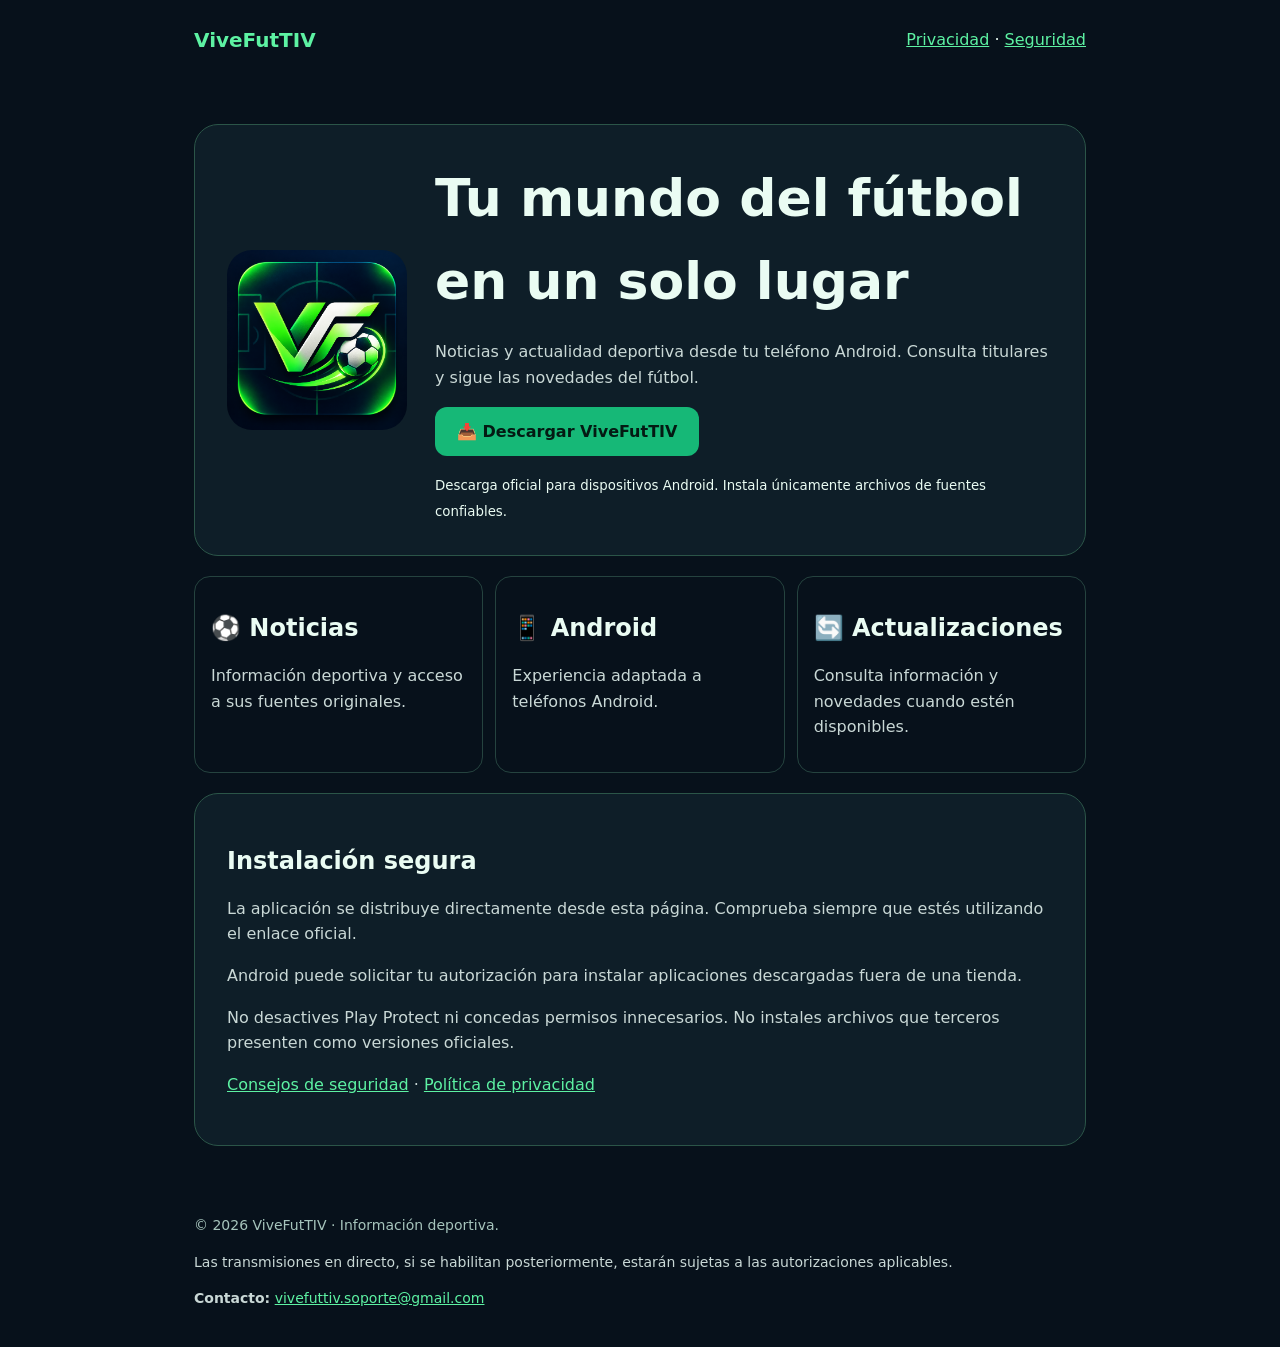
==== index.html @ 58dd1163 "Update index.html" ====
<!doctype html>
<html lang="es">
<head>
  <meta charset="utf-8">
  <meta name="viewport" content="width=device-width, initial-scale=1">
  <meta name="theme-color" content="#07111b">

  <!-- Verificación de propiedad del sitio en Monetag -->
  <meta name="monetag" content="0744212fa6afd22943ff1415d79a7370">

  <meta name="description" content="Descarga ViveFutTIV, tu aplicación Android de noticias y actualidad del fútbol.">
  <title>ViveFutTIV | Descarga oficial</title>
  <link rel="icon" href="assets/logo-vivefuttiv.png">
  <link rel="stylesheet" href="assets/style.css">
</head>
<body>

<header>
  <strong>ViveFutTIV</strong>
  <nav>
    <a href="privacidad.html">Privacidad</a> ·
    <a href="seguridad.html">Seguridad</a>
  </nav>
</header>

<main>

  <section class="panel hero">
    <img src="assets/logo-vivefuttiv.png" alt="Logo ViveFutTIV">

    <div>
      <h1>Tu mundo del fútbol en un solo lugar</h1>

      <p>
        Noticias y actualidad deportiva desde tu teléfono Android.
        Consulta titulares y sigue las novedades del fútbol.
      </p>

      <p>
        <a class="cta"
           href="downloads/ViveFutTIV.apk"
           download="ViveFutTIV.apk">
          📥 Descargar ViveFutTIV
        </a>
      </p>

      <small>
        Descarga oficial para dispositivos Android.
        Instala únicamente archivos de fuentes confiables.
      </small>
    </div>
  </section>

  <section class="features">

    <div class="feature">
      <h2>⚽ Noticias</h2>
      <p>Información deportiva y acceso a sus fuentes originales.</p>
    </div>

    <div class="feature">
      <h2>📱 Android</h2>
      <p>Experiencia adaptada a teléfonos Android.</p>
    </div>

    <div class="feature">
      <h2>🔄 Actualizaciones</h2>
      <p>Consulta información y novedades cuando estén disponibles.</p>
    </div>

  </section>

  <section class="panel">
    <h2>Instalación segura</h2>

    <p>
      La aplicación se distribuye directamente desde esta página.
      Comprueba siempre que estés utilizando el enlace oficial.
    </p>

    <p>
      Android puede solicitar tu autorización para instalar
      aplicaciones descargadas fuera de una tienda.
    </p>

    <p>
      No desactives Play Protect ni concedas permisos innecesarios.
      No instales archivos que terceros presenten como versiones oficiales.
    </p>

    <p>
      <a href="seguridad.html">Consejos de seguridad</a> ·
      <a href="privacidad.html">Política de privacidad</a>
    </p>
  </section>

</main>

<footer>
  © 2026 ViveFutTIV · Información deportiva.

  <p>
    Las transmisiones en directo, si se habilitan posteriormente,
    estarán sujetas a las autorizaciones aplicables.
  </p>

  <p>
    <strong>Contacto:</strong>
    <a href="mailto:vivefuttiv.soporte@gmail.com">
      vivefuttiv.soporte@gmail.com
    </a>
  </p>
</footer>

</body>
</html>
---- assets/style.css ----
*{box-sizing:border-box}body{margin:0;background:#07111b;color:#eafcf3;font:16px/1.6 system-ui,-apple-system,Segoe UI,sans-serif}a{color:#5df2a3}header,main,footer{max-width:940px;margin:auto;padding:24px}header{display:flex;align-items:center;justify-content:space-between;gap:16px}header strong{font-size:20px;color:#5df2a3}.panel{border:1px solid #2b5548;background:#0e1e28;border-radius:24px;padding:32px;margin:20px 0}.hero{display:grid;grid-template-columns:180px 1fr;align-items:center;gap:28px}.hero img{width:180px;height:180px;object-fit:contain;border-radius:25px}h1{font-size:clamp(30px,5vw,52px);margin:0 0 8px}h2{line-height:1.25}p{color:#c9d8d6}.cta{display:inline-block;padding:12px 22px;background:#16b877;color:#041a13;font-weight:800;border-radius:12px;text-decoration:none}.cta.off{background:#3b4c4c;color:#dae0dd;cursor:not-allowed}.features{display:grid;grid-template-columns:repeat(3,1fr);gap:12px}.feature{border:1px solid #25433f;border-radius:16px;padding:16px}footer{font-size:14px;color:#a6c4bc}.notice{background:#1a2a23;border-left:4px solid #57d6a0;padding:15px;border-radius:8px}@media(max-width:680px){.hero{grid-template-columns:1fr;text-align:center}.hero img{margin:auto;width:150px;height:150px}.features{grid-template-columns:1fr}header{flex-wrap:wrap}.panel{padding:20px}}
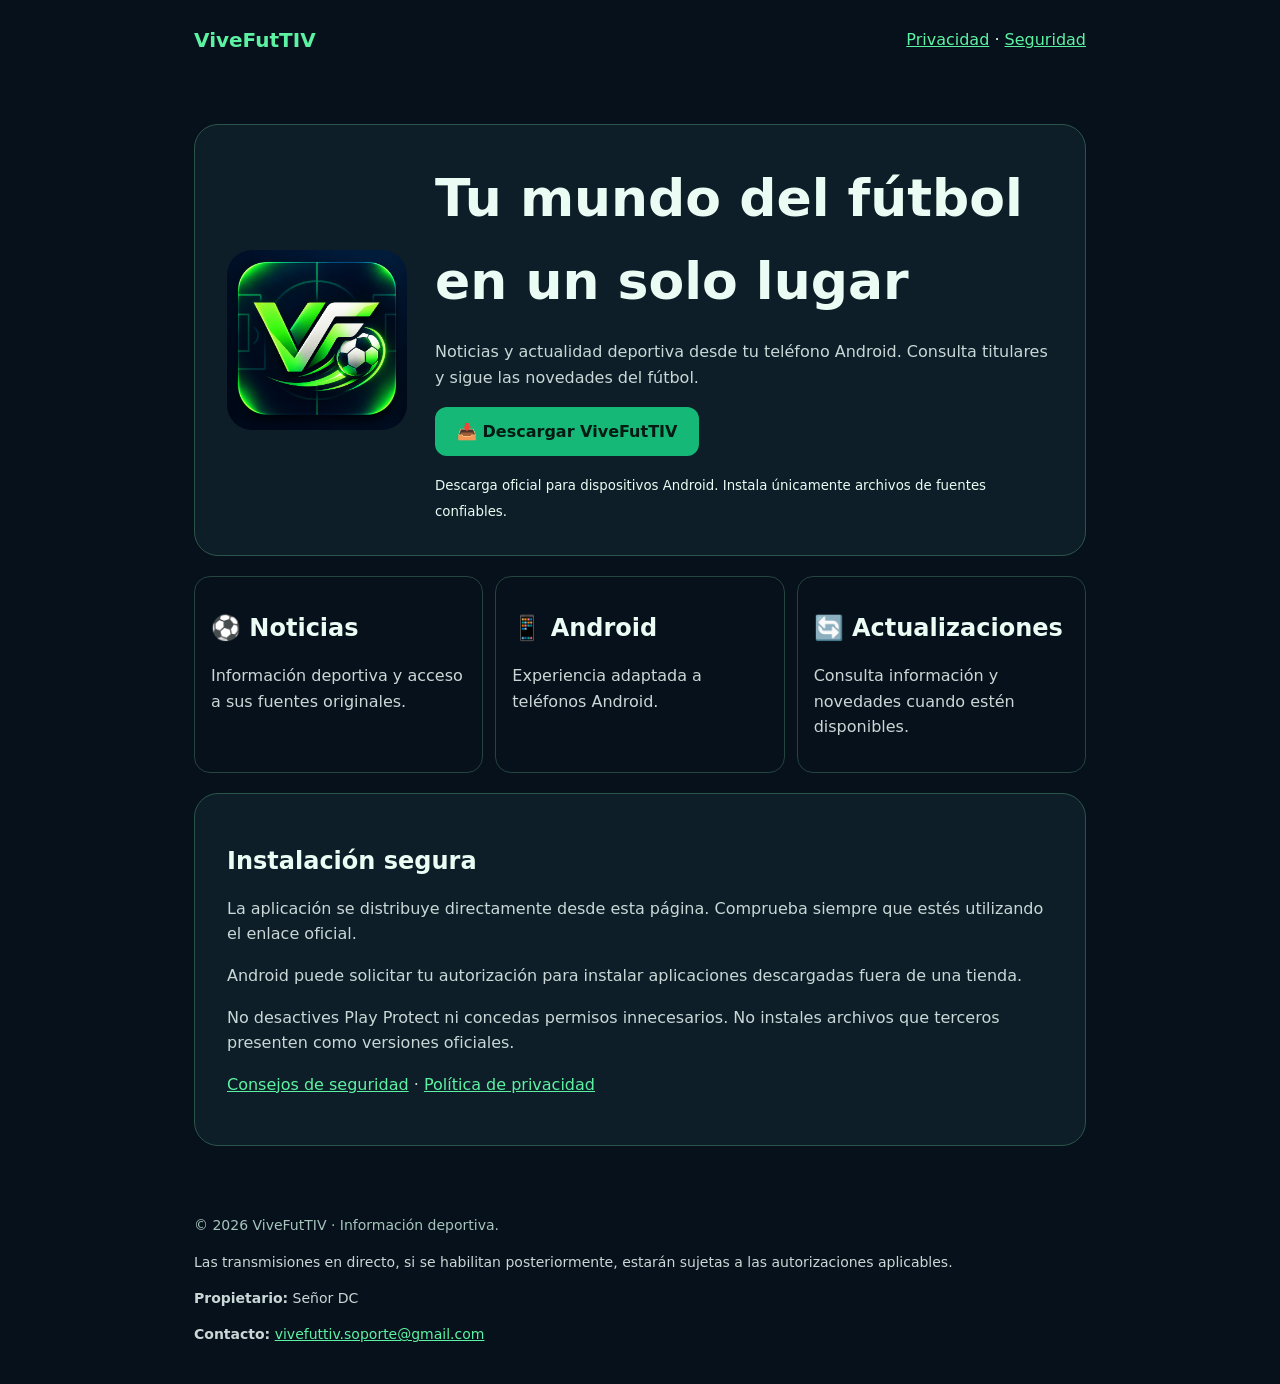
==== commit fa4bf149: "Update index.html" ====
--- a/index.html
+++ b/index.html
@@ -6,18 +6,23 @@
   <meta name="viewport" content="width=device-width, initial-scale=1">
   <meta name="theme-color" content="#07111b">
 
-  <!-- Verificación de propiedad del sitio en Monetag -->
+  <!-- Verificación de propiedad en Monetag -->
   <meta name="monetag" content="0744212fa6afd22943ff1415d79a7370">
 
-  <meta name="description" content="Descarga ViveFutTIV, tu aplicación Android de noticias y actualidad del fútbol.">
+  <meta name="description"
+        content="Descarga ViveFutTIV, tu aplicación Android de noticias y actualidad del fútbol.">
+
   <title>ViveFutTIV | Descarga oficial</title>
+
   <link rel="icon" href="assets/logo-vivefuttiv.png">
   <link rel="stylesheet" href="assets/style.css">
 </head>
+
 <body>
 
 <header>
   <strong>ViveFutTIV</strong>
+
   <nav>
     <a href="privacidad.html">Privacidad</a> ·
     <a href="seguridad.html">Seguridad</a>
@@ -27,7 +32,9 @@
 <main>
 
   <section class="panel hero">
-    <img src="assets/logo-vivefuttiv.png" alt="Logo ViveFutTIV">
+
+    <img src="assets/logo-vivefuttiv.png"
+         alt="Logo oficial de ViveFutTIV">
 
     <div>
       <h1>Tu mundo del fútbol en un solo lugar</h1>
@@ -37,9 +44,10 @@
         Consulta titulares y sigue las novedades del fútbol.
       </p>
 
+      <!-- Botón oficial de descarga -->
       <p>
         <a class="cta"
-           href="downloads/ViveFutTIV.apk"
+           href="https://vivefuttiv.com/downloads/ViveFutTIV.apk"
            download="ViveFutTIV.apk">
           📥 Descargar ViveFutTIV
         </a>
@@ -50,28 +58,36 @@
         Instala únicamente archivos de fuentes confiables.
       </small>
     </div>
+
   </section>
 
   <section class="features">
 
     <div class="feature">
       <h2>⚽ Noticias</h2>
-      <p>Información deportiva y acceso a sus fuentes originales.</p>
+      <p>
+        Información deportiva y acceso a sus fuentes originales.
+      </p>
     </div>
 
     <div class="feature">
       <h2>📱 Android</h2>
-      <p>Experiencia adaptada a teléfonos Android.</p>
+      <p>
+        Experiencia adaptada a teléfonos Android.
+      </p>
     </div>
 
     <div class="feature">
       <h2>🔄 Actualizaciones</h2>
-      <p>Consulta información y novedades cuando estén disponibles.</p>
+      <p>
+        Consulta información y novedades cuando estén disponibles.
+      </p>
     </div>
 
   </section>
 
   <section class="panel">
+
     <h2>Instalación segura</h2>
 
     <p>
@@ -93,11 +109,13 @@
       <a href="seguridad.html">Consejos de seguridad</a> ·
       <a href="privacidad.html">Política de privacidad</a>
     </p>
+
   </section>
 
 </main>
 
 <footer>
+
   © 2026 ViveFutTIV · Información deportiva.
 
   <p>
@@ -106,11 +124,16 @@
   </p>
 
   <p>
+    <strong>Propietario:</strong> Señor DC
+  </p>
+
+  <p>
     <strong>Contacto:</strong>
     <a href="mailto:vivefuttiv.soporte@gmail.com">
       vivefuttiv.soporte@gmail.com
     </a>
   </p>
+
 </footer>
 
 </body>
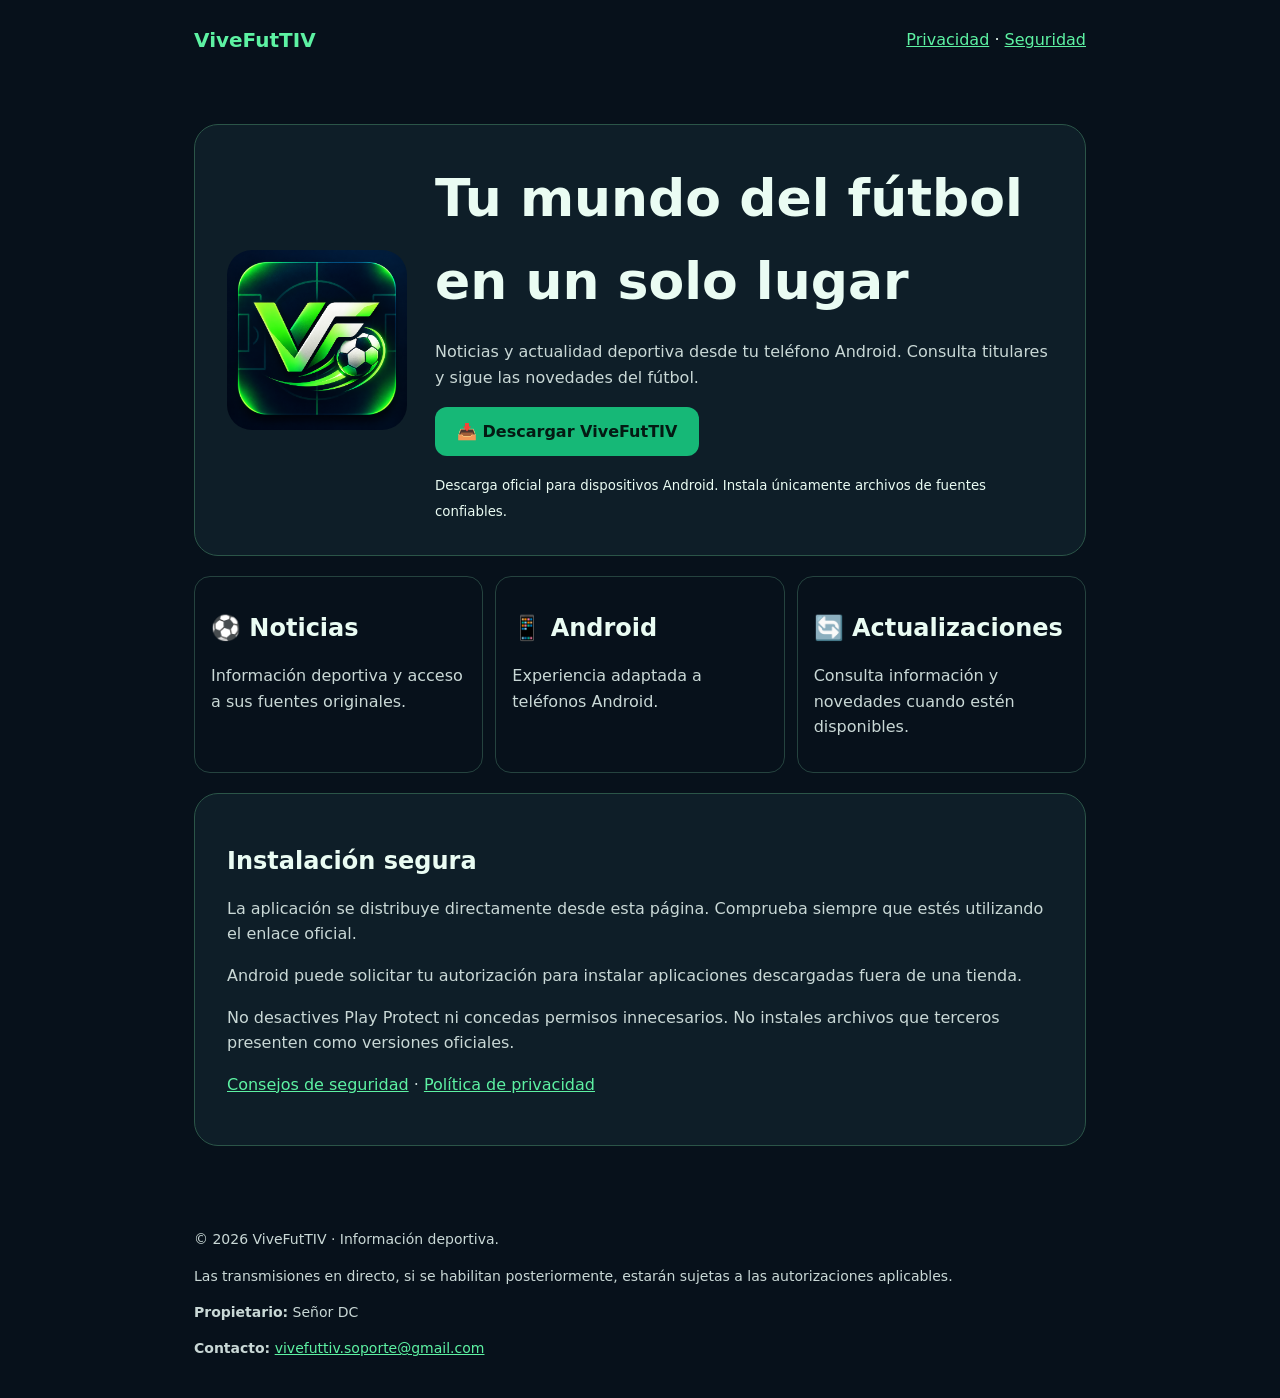
==== commit 544d2a5d: "Update index.html" ====
--- a/index.html
+++ b/index.html
@@ -7,7 +7,8 @@
   <meta name="theme-color" content="#07111b">
 
   <!-- Verificación de propiedad en Monetag -->
-  <meta name="monetag" content="0744212fa6afd22943ff1415d79a7370">
+  <meta name="monetag"
+        content="0744212fa6afd22943ff1415d79a7370">
 
   <meta name="description"
         content="Descarga ViveFutTIV, tu aplicación Android de noticias y actualidad del fútbol.">
@@ -16,6 +17,15 @@
 
   <link rel="icon" href="assets/logo-vivefuttiv.png">
   <link rel="stylesheet" href="assets/style.css">
+
+  <!-- Monetag Multitag -->
+  <script
+    src="https://quge5.com/88/tag.min.js"
+    data-zone="298820"
+    async
+    data-cfasync="false">
+  </script>
+
 </head>
 
 <body>
@@ -33,10 +43,12 @@
 
   <section class="panel hero">
 
-    <img src="assets/logo-vivefuttiv.png"
-         alt="Logo oficial de ViveFutTIV">
+    <img
+      src="assets/logo-vivefuttiv.png"
+      alt="Logo oficial de ViveFutTIV">
 
     <div>
+
       <h1>Tu mundo del fútbol en un solo lugar</h1>
 
       <p>
@@ -44,11 +56,12 @@
         Consulta titulares y sigue las novedades del fútbol.
       </p>
 
-      <!-- Botón oficial de descarga -->
+      <!-- Descarga oficial -->
       <p>
-        <a class="cta"
-           href="https://vivefuttiv.com/downloads/ViveFutTIV.apk"
-           download="ViveFutTIV.apk">
+        <a
+          class="cta"
+          href="https://vivefuttiv.com/downloads/ViveFutTIV.apk"
+          download="ViveFutTIV.apk">
           📥 Descargar ViveFutTIV
         </a>
       </p>
@@ -57,6 +70,7 @@
         Descarga oficial para dispositivos Android.
         Instala únicamente archivos de fuentes confiables.
       </small>
+
     </div>
 
   </section>
@@ -116,7 +130,7 @@
 
 <footer>
 
-  © 2026 ViveFutTIV · Información deportiva.
+  <p>© 2026 ViveFutTIV · Información deportiva.</p>
 
   <p>
     Las transmisiones en directo, si se habilitan posteriormente,
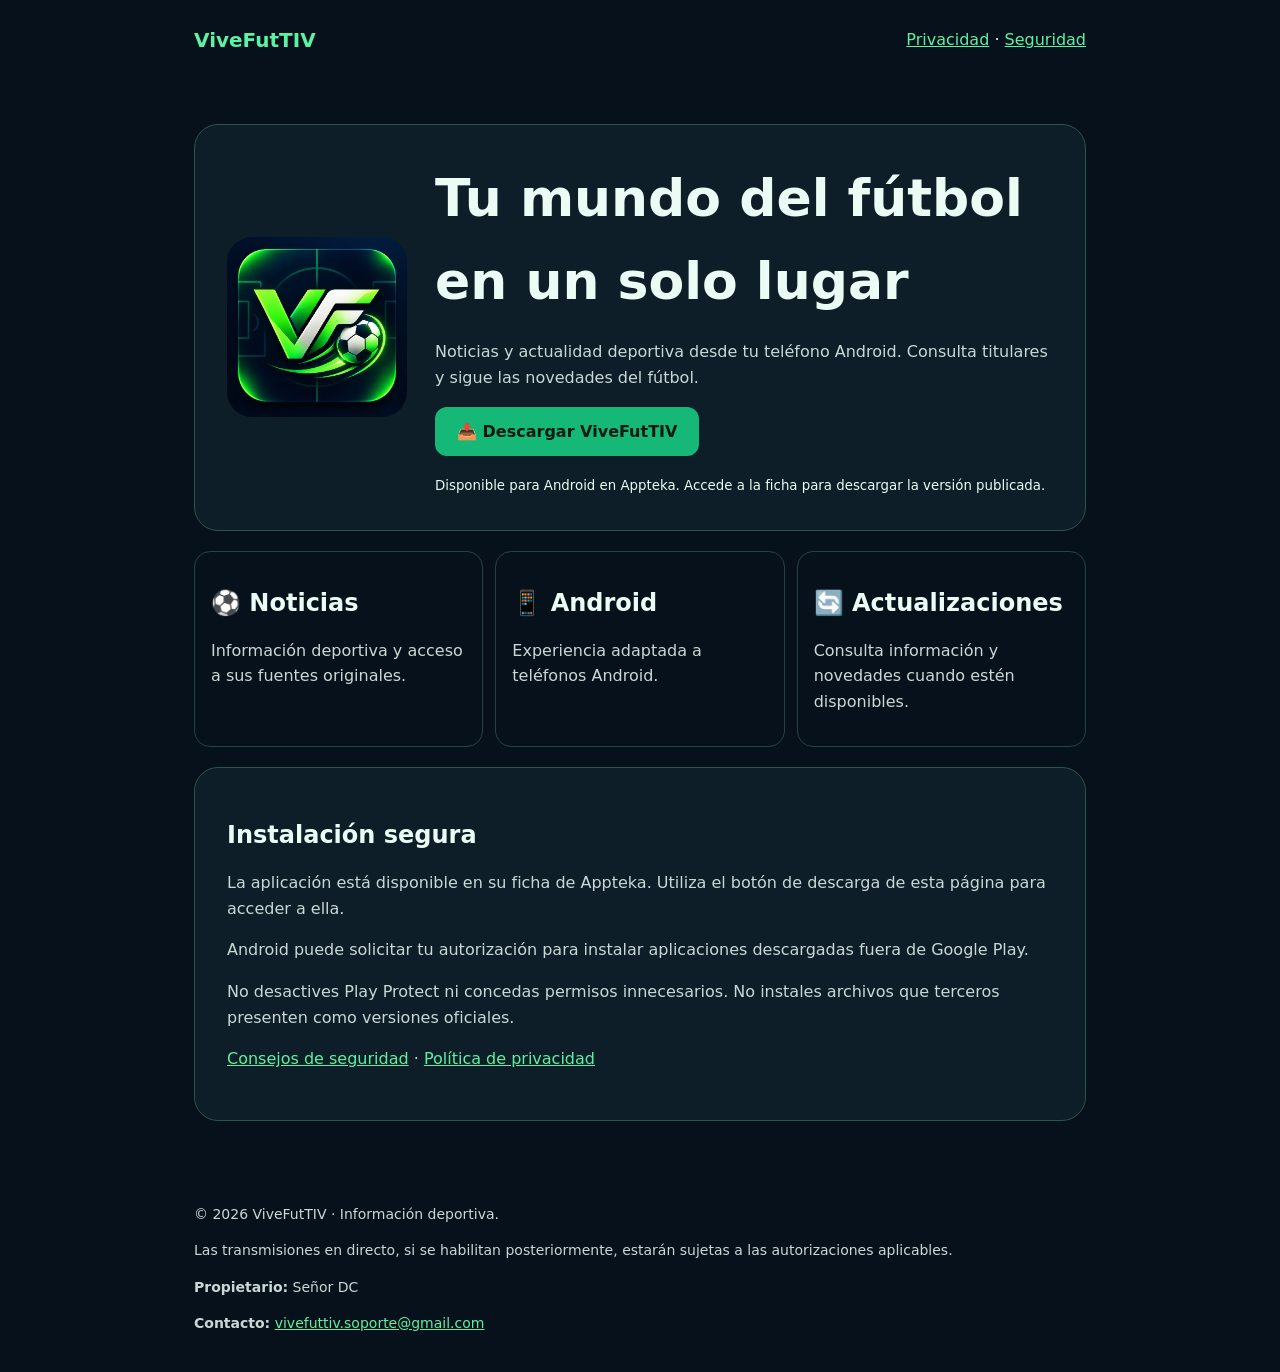
==== commit 4d4fad74: "Update index.html" ====
--- a/index.html
+++ b/index.html
@@ -1,4 +1,3 @@
-
 <!doctype html>
 <html lang="es">
 <head>
@@ -7,148 +6,96 @@
   <meta name="theme-color" content="#07111b">
 
   <!-- Verificación de propiedad en Monetag -->
-  <meta name="monetag"
-        content="0744212fa6afd22943ff1415d79a7370">
+  <meta name="monetag" content="0744212fa6afd22943ff1415d79a7370">
 
-  <meta name="description"
-        content="Descarga ViveFutTIV, tu aplicación Android de noticias y actualidad del fútbol.">
-
+  <meta name="description" content="Descarga ViveFutTIV para Android desde su página en Appteka. Noticias y actualidad del fútbol.">
   <title>ViveFutTIV | Descarga oficial</title>
-
   <link rel="icon" href="assets/logo-vivefuttiv.png">
   <link rel="stylesheet" href="assets/style.css">
 
-  <!-- Monetag Multitag -->
-  <script
-    src="https://quge5.com/88/tag.min.js"
-    data-zone="298820"
-    async
-    data-cfasync="false">
-  </script>
-
+  <!-- Monetag Multitag: se conserva la configuración original -->
+  <script src="https://quge5.com/88/tag.min.js" data-zone="298820" async data-cfasync="false"></script>
 </head>
-
 <body>
-
 <header>
   <strong>ViveFutTIV</strong>
-
   <nav>
     <a href="privacidad.html">Privacidad</a> ·
     <a href="seguridad.html">Seguridad</a>
   </nav>
 </header>
-
 <main>
-
   <section class="panel hero">
-
-    <img
-      src="assets/logo-vivefuttiv.png"
-      alt="Logo oficial de ViveFutTIV">
-
+    <img src="assets/logo-vivefuttiv.png" alt="Logo oficial de ViveFutTIV">
     <div>
-
       <h1>Tu mundo del fútbol en un solo lugar</h1>
-
       <p>
         Noticias y actualidad deportiva desde tu teléfono Android.
         Consulta titulares y sigue las novedades del fútbol.
       </p>
-
-      <!-- Descarga oficial -->
+      <!-- Enlace a la ficha pública de ViveFutTIV en Appteka -->
       <p>
-        <a
-          class="cta"
-          href="https://vivefuttiv.com/downloads/ViveFutTIV.apk"
-          download="ViveFutTIV.apk">
+        <a class="cta"
+           href="https://appteka.store/apps/de4r331829"
+           target="_blank"
+           rel="noopener noreferrer"
+           aria-label="Descargar ViveFutTIV desde Appteka">
           📥 Descargar ViveFutTIV
         </a>
       </p>
-
       <small>
-        Descarga oficial para dispositivos Android.
-        Instala únicamente archivos de fuentes confiables.
+        Disponible para Android en Appteka.
+        Accede a la ficha para descargar la versión publicada.
       </small>
-
     </div>
-
   </section>
 
   <section class="features">
-
     <div class="feature">
       <h2>⚽ Noticias</h2>
-      <p>
-        Información deportiva y acceso a sus fuentes originales.
-      </p>
+      <p>Información deportiva y acceso a sus fuentes originales.</p>
     </div>
-
     <div class="feature">
       <h2>📱 Android</h2>
-      <p>
-        Experiencia adaptada a teléfonos Android.
-      </p>
+      <p>Experiencia adaptada a teléfonos Android.</p>
     </div>
-
     <div class="feature">
       <h2>🔄 Actualizaciones</h2>
-      <p>
-        Consulta información y novedades cuando estén disponibles.
-      </p>
+      <p>Consulta información y novedades cuando estén disponibles.</p>
     </div>
-
   </section>
 
   <section class="panel">
-
     <h2>Instalación segura</h2>
-
     <p>
-      La aplicación se distribuye directamente desde esta página.
-      Comprueba siempre que estés utilizando el enlace oficial.
+      La aplicación está disponible en su ficha de Appteka.
+      Utiliza el botón de descarga de esta página para acceder a ella.
     </p>
-
     <p>
       Android puede solicitar tu autorización para instalar
-      aplicaciones descargadas fuera de una tienda.
+      aplicaciones descargadas fuera de Google Play.
     </p>
-
     <p>
       No desactives Play Protect ni concedas permisos innecesarios.
       No instales archivos que terceros presenten como versiones oficiales.
     </p>
-
     <p>
       <a href="seguridad.html">Consejos de seguridad</a> ·
       <a href="privacidad.html">Política de privacidad</a>
     </p>
-
   </section>
-
 </main>
-
 <footer>
-
   <p>© 2026 ViveFutTIV · Información deportiva.</p>
-
   <p>
     Las transmisiones en directo, si se habilitan posteriormente,
     estarán sujetas a las autorizaciones aplicables.
   </p>
-
-  <p>
-    <strong>Propietario:</strong> Señor DC
-  </p>
-
+  <p><strong>Propietario:</strong> Señor DC</p>
   <p>
     <strong>Contacto:</strong>
-    <a href="mailto:vivefuttiv.soporte@gmail.com">
-      vivefuttiv.soporte@gmail.com
-    </a>
+    <a href="mailto:vivefuttiv.soporte@gmail.com">vivefuttiv.soporte@gmail.com</a>
   </p>
-
 </footer>
-
 </body>
 </html>
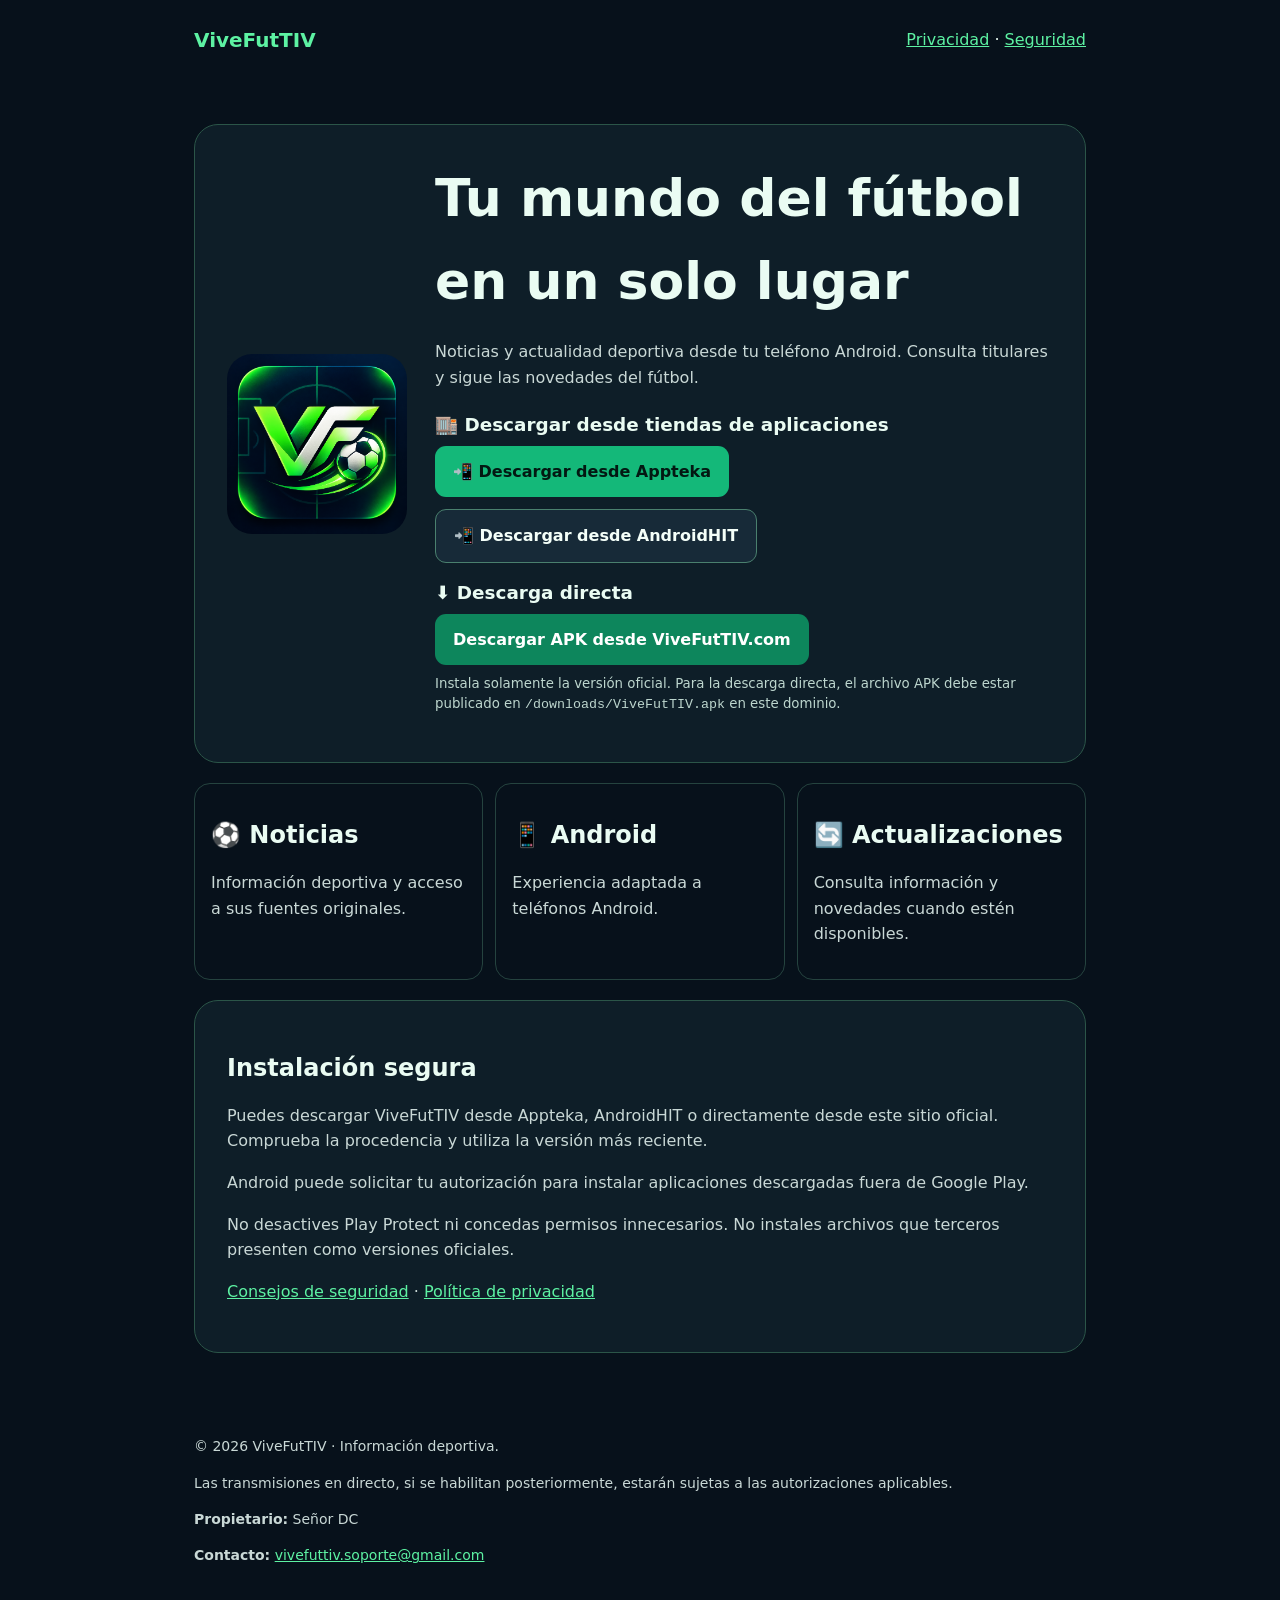
==== commit 75a0331b: "Update index.html" ====
--- a/index.html
+++ b/index.html
@@ -8,10 +8,24 @@
   <!-- Verificación de propiedad en Monetag -->
   <meta name="monetag" content="0744212fa6afd22943ff1415d79a7370">
 
-  <meta name="description" content="Descarga ViveFutTIV para Android desde su página en Appteka. Noticias y actualidad del fútbol.">
+  <meta name="description" content="Descarga ViveFutTIV para Android desde Appteka, AndroidHIT o directamente desde vivefuttiv.com. Noticias de fútbol.">
   <title>ViveFutTIV | Descarga oficial</title>
   <link rel="icon" href="assets/logo-vivefuttiv.png">
   <link rel="stylesheet" href="assets/style.css">
+
+  <style>
+    /* Descargas ViveFutTIV: mantiene la hoja de estilos y se adapta a móviles. */
+    .download-options { margin: 22px 0 15px; }
+    .download-options h2 { font-size: 1.15rem; margin: 18px 0 10px; }
+    .store-buttons { display: flex; gap: 12px; flex-wrap: wrap; }
+    .download-options .store-button { display: inline-flex; justify-content: center; align-items: center; text-align: center; padding: 13px 18px; min-height: 46px; border-radius: 11px; text-decoration: none; font-weight: 750; transition: filter .15s ease, transform .15s ease; background: #14b879; color: #031812; }
+    .download-options .store-button:hover { filter: brightness(1.09); transform: translateY(-1px); }
+    .download-options .store-button:focus-visible { outline: 3px solid #b8ffe2; outline-offset: 3px; }
+    .download-options .store-button.secondary { background: #172a38; color: #f4fff9; border: 1px solid #4a806e; }
+    .download-options .store-button.direct { background: #0d865c; color: #fff; }
+    .download-options .download-note { display: block; color: #bdd6ce; margin-top: 9px; line-height: 1.5; }
+    @media (max-width: 640px) { .store-buttons { flex-direction: column; } .download-options .store-button { width: 100%; } }
+  </style>
 
   <!-- Monetag Multitag: se conserva la configuración original -->
   <script src="https://quge5.com/88/tag.min.js" data-zone="298820" async data-cfasync="false"></script>
@@ -33,20 +47,23 @@
         Noticias y actualidad deportiva desde tu teléfono Android.
         Consulta titulares y sigue las novedades del fútbol.
       </p>
-      <!-- Enlace a la ficha pública de ViveFutTIV en Appteka -->
-      <p>
-        <a class="cta"
-           href="https://appteka.store/apps/de4r331829"
-           target="_blank"
-           rel="noopener noreferrer"
-           aria-label="Descargar ViveFutTIV desde Appteka">
-          📥 Descargar ViveFutTIV
-        </a>
-      </p>
-      <small>
-        Disponible para Android en Appteka.
-        Accede a la ficha para descargar la versión publicada.
-      </small>
+      <div class="download-options" id="descargar">
+        <h2>🏬 Descargar desde tiendas de aplicaciones</h2>
+        <div class="store-buttons">
+          <a class="store-button" href="https://appteka.store/apps/de4r331829"
+             target="_blank" rel="noopener noreferrer">📲 Descargar desde Appteka</a>
+          <a class="store-button secondary" href="https://www.androidhit.de/en/app/vivefuttiv-com-vivefuttiv-app"
+             target="_blank" rel="noopener noreferrer">📲 Descargar desde AndroidHIT</a>
+        </div>
+        <h2>⬇️ Descarga directa</h2>
+        <div class="store-buttons">
+          <a class="store-button direct" href="/downloads/ViveFutTIV.apk"
+             download="ViveFutTIV.apk" type="application/vnd.android.package-archive">
+            Descargar APK desde ViveFutTIV.com
+          </a>
+        </div>
+        <small class="download-note">Instala solamente la versión oficial. Para la descarga directa, el archivo APK debe estar publicado en <code>/downloads/ViveFutTIV.apk</code> en este dominio.</small>
+      </div>
     </div>
   </section>
 
@@ -68,8 +85,8 @@
   <section class="panel">
     <h2>Instalación segura</h2>
     <p>
-      La aplicación está disponible en su ficha de Appteka.
-      Utiliza el botón de descarga de esta página para acceder a ella.
+      Puedes descargar ViveFutTIV desde Appteka, AndroidHIT o directamente
+      desde este sitio oficial. Comprueba la procedencia y utiliza la versión más reciente.
     </p>
     <p>
       Android puede solicitar tu autorización para instalar
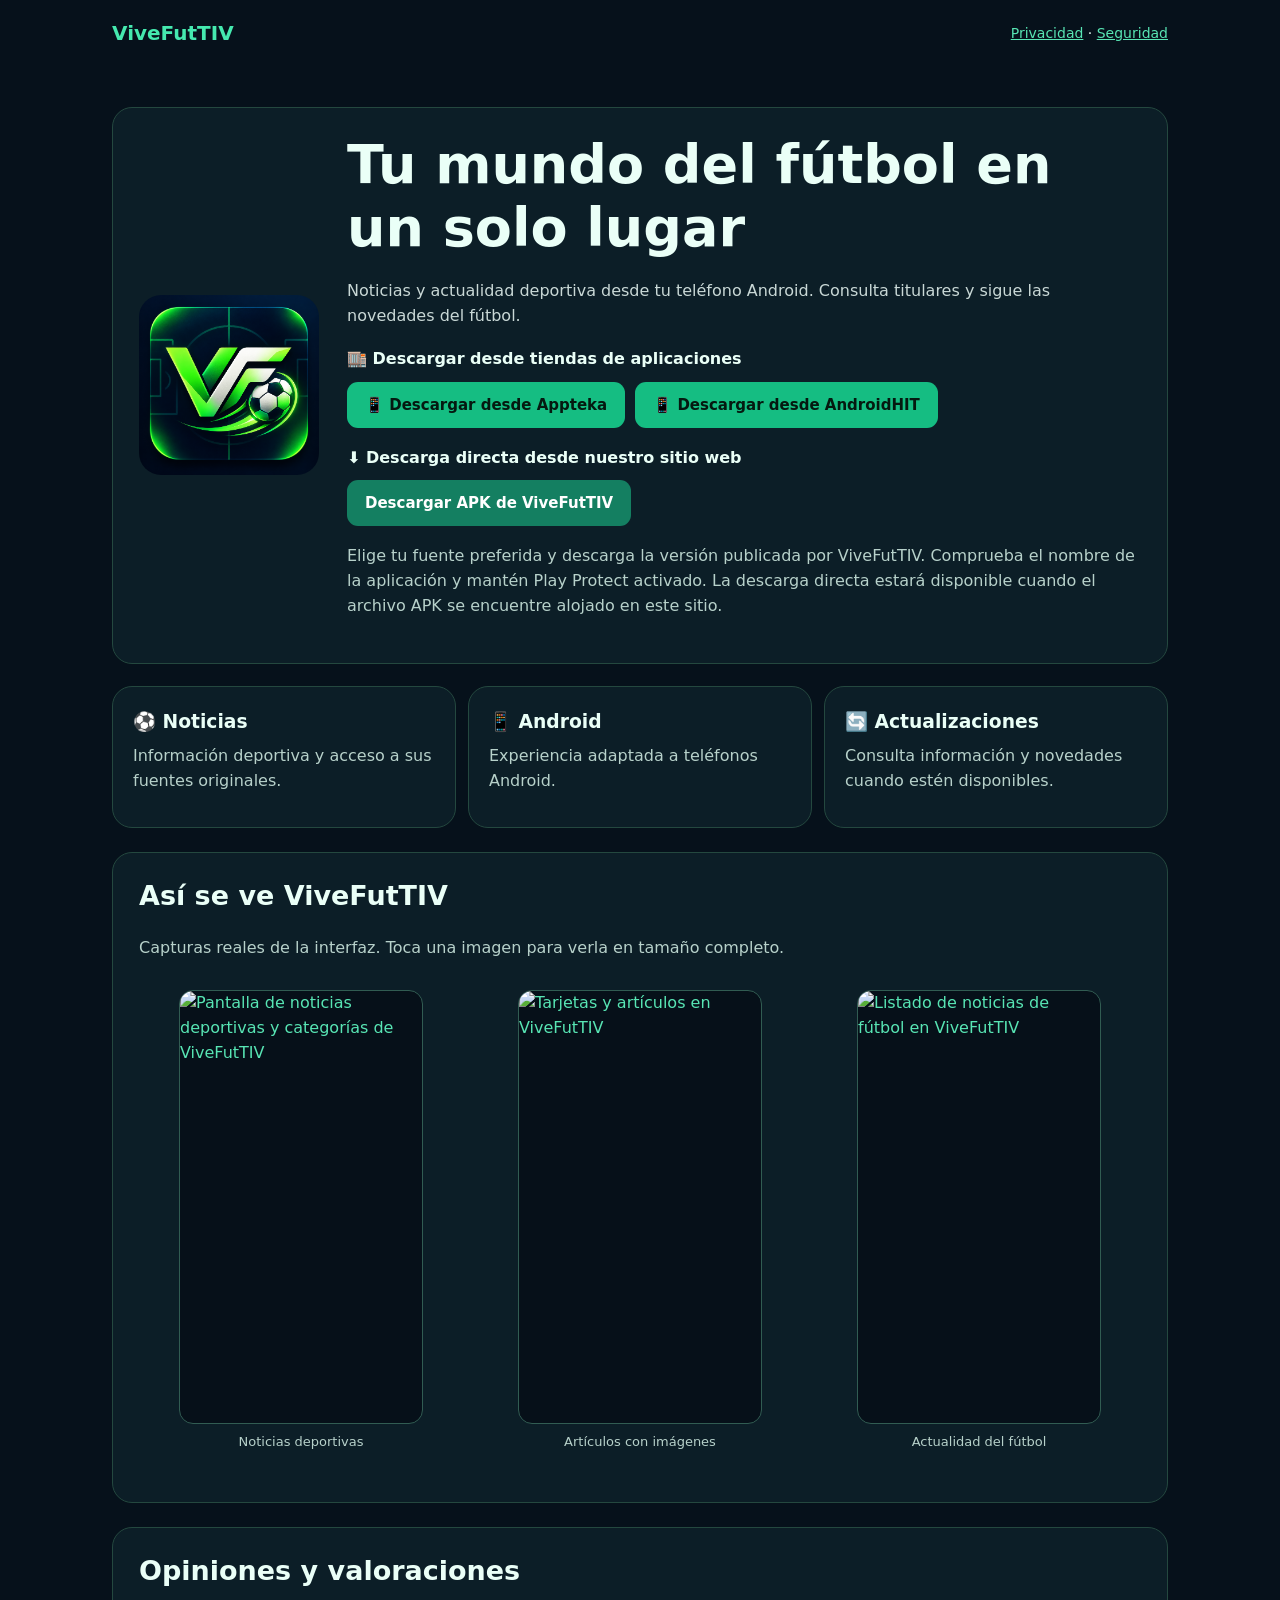
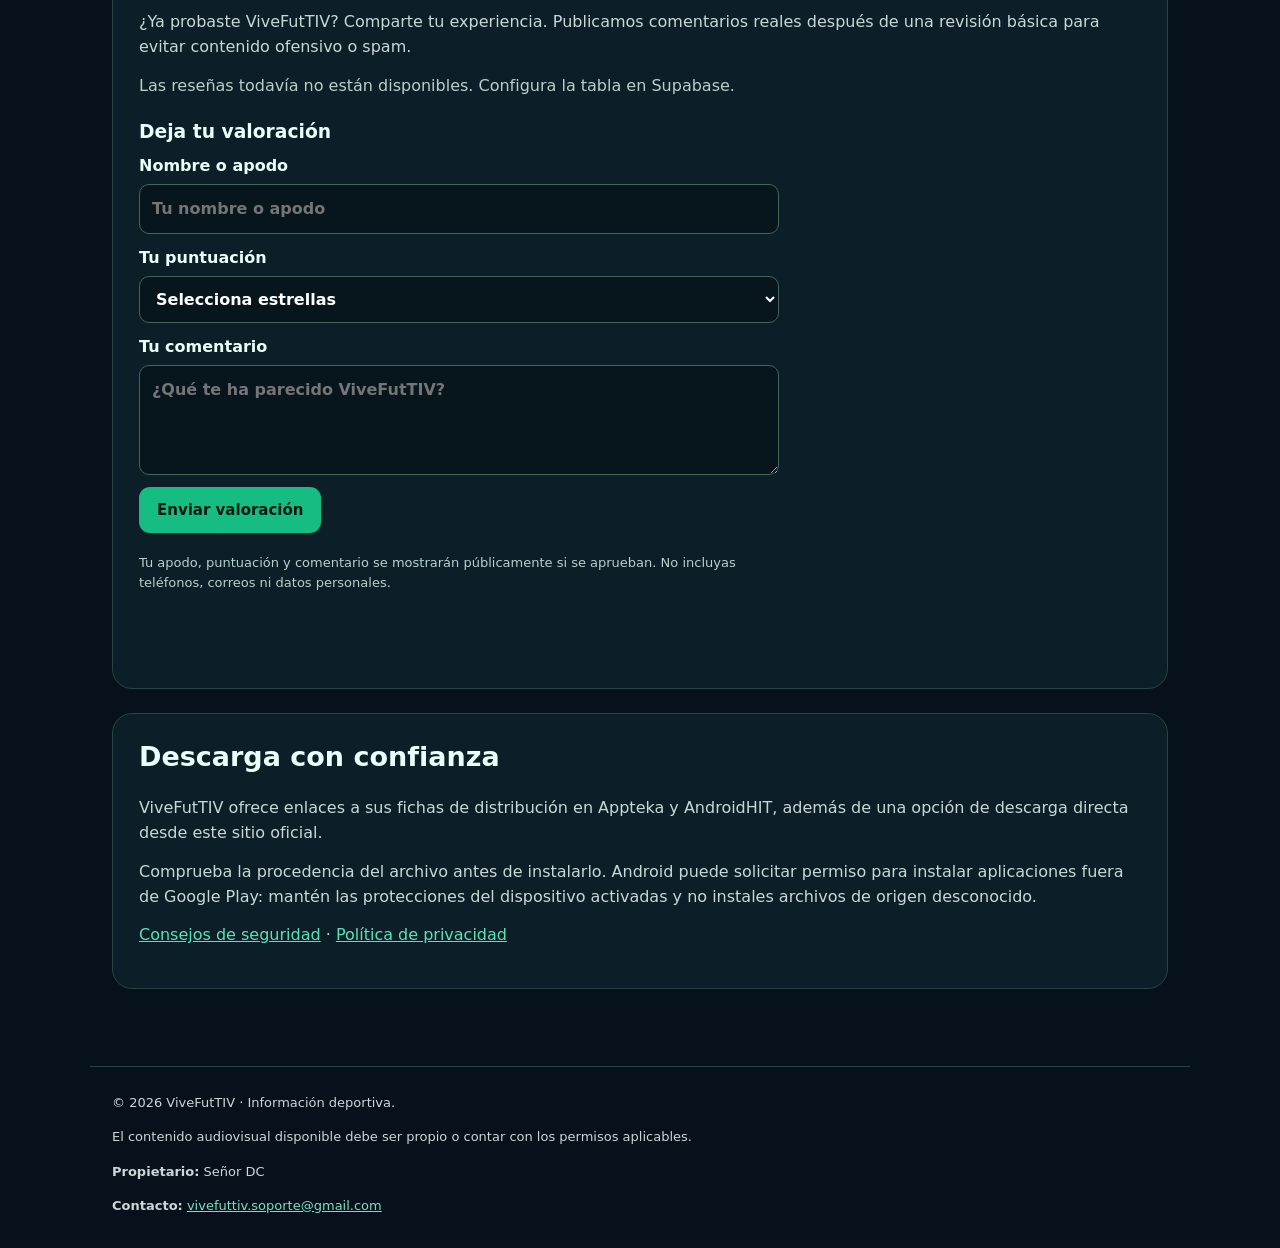
==== commit b59b36eb: "Add files via upload" ====
--- a/index.html
+++ b/index.html
@@ -1,118 +1,95 @@
 <!doctype html>
 <html lang="es">
 <head>
-  <meta charset="utf-8">
-  <meta name="viewport" content="width=device-width, initial-scale=1">
-  <meta name="theme-color" content="#07111b">
-
-  <!-- Verificación de propiedad en Monetag -->
-  <meta name="monetag" content="0744212fa6afd22943ff1415d79a7370">
-
-  <meta name="description" content="Descarga ViveFutTIV para Android desde Appteka, AndroidHIT o directamente desde vivefuttiv.com. Noticias de fútbol.">
-  <title>ViveFutTIV | Descarga oficial</title>
-  <link rel="icon" href="assets/logo-vivefuttiv.png">
-  <link rel="stylesheet" href="assets/style.css">
-
-  <style>
-    /* Descargas ViveFutTIV: mantiene la hoja de estilos y se adapta a móviles. */
-    .download-options { margin: 22px 0 15px; }
-    .download-options h2 { font-size: 1.15rem; margin: 18px 0 10px; }
-    .store-buttons { display: flex; gap: 12px; flex-wrap: wrap; }
-    .download-options .store-button { display: inline-flex; justify-content: center; align-items: center; text-align: center; padding: 13px 18px; min-height: 46px; border-radius: 11px; text-decoration: none; font-weight: 750; transition: filter .15s ease, transform .15s ease; background: #14b879; color: #031812; }
-    .download-options .store-button:hover { filter: brightness(1.09); transform: translateY(-1px); }
-    .download-options .store-button:focus-visible { outline: 3px solid #b8ffe2; outline-offset: 3px; }
-    .download-options .store-button.secondary { background: #172a38; color: #f4fff9; border: 1px solid #4a806e; }
-    .download-options .store-button.direct { background: #0d865c; color: #fff; }
-    .download-options .download-note { display: block; color: #bdd6ce; margin-top: 9px; line-height: 1.5; }
-    @media (max-width: 640px) { .store-buttons { flex-direction: column; } .download-options .store-button { width: 100%; } }
-  </style>
-
-  <!-- Monetag Multitag: se conserva la configuración original -->
-  <script src="https://quge5.com/88/tag.min.js" data-zone="298820" async data-cfasync="false"></script>
+<meta charset="utf-8">
+<meta name="viewport" content="width=device-width,initial-scale=1">
+<meta name="theme-color" content="#07111b">
+<meta name="monetag" content="0744212fa6afd22943ff1415d79a7370">
+<meta name="description" content="Descarga ViveFutTIV para Android desde Appteka, AndroidHIT o directamente. Explora imágenes y deja tu valoración de la aplicación.">
+<title>ViveFutTIV | Descarga oficial</title>
+<link rel="icon" href="assets/logo-vivefuttiv.png">
+<link rel="stylesheet" href="assets/style.css">
+<script src="https://quge5.com/88/tag.min.js" data-zone="298820" async data-cfasync="false"></script>
+<style>
+:root{color-scheme:dark;--green:#15bd82;--dark:#06111b;--card:#0c1e27;--edge:#24483f;--txt:#eafff7;--sub:#b7d1ca}
+*{box-sizing:border-box}html{scroll-behavior:smooth}body{background:var(--dark);color:var(--txt);font:16px/1.55 system-ui,Arial,sans-serif;margin:0}a{color:#58e5b4}header,main,footer{max-width:1100px;margin:auto;padding:18px 22px}header{display:flex;align-items:center;justify-content:space-between;gap:14px}header strong{color:#45e9af;font-size:20px}header nav{font-size:14px}h1{font-size:clamp(34px,5vw,54px);line-height:1.16;margin:0 0 20px}h2{font-size:27px;line-height:1.25;margin-top:0}h3{margin:0 0 8px}p{margin:8px 0 14px}.panel,.feature{background:#0c1e27;border:1px solid var(--edge);border-radius:20px;padding:26px}.hero{display:grid;grid-template-columns:180px 1fr;align-items:center;gap:28px;margin:22px 0}.hero>img{width:180px;height:180px;object-fit:contain;border-radius:22px}.smallnote,.muted,small{color:var(--sub)}.downloads{margin:18px 0}.button-row{display:flex;flex-wrap:wrap;gap:10px;margin:10px 0 18px}.cta,.store-link,button.primary{display:inline-flex;align-items:center;justify-content:center;padding:13px 17px;border-radius:11px;background:var(--green);color:#051910!important;text-decoration:none;font:700 15px system-ui,Arial,sans-serif;border:1px solid transparent;cursor:pointer;min-height:46px}.cta:hover,.store-link:hover,button.primary:hover{filter:brightness(1.08)}.direct{background:#147f61!important;color:white!important}.features{display:grid;grid-template-columns:repeat(3,1fr);gap:12px;margin:20px 0}.feature{padding:20px}.feature p{color:var(--sub)}.gallery-section,.reviews-section,.safe-section{margin:24px 0}.gallery{display:grid;grid-template-columns:repeat(3,minmax(0,1fr));gap:15px}.gallery a{display:block;text-decoration:none}.gallery img{display:block;width:100%;aspect-ratio:9/16;object-fit:contain;border-radius:14px;border:1px solid #315c52;background:#061019}.gallery figcaption{text-align:center;color:var(--sub);font-size:13px;padding:8px}.reviews-stat{display:flex;gap:20px;align-items:center;flex-wrap:wrap;color:var(--sub);margin:10px 0 18px}.reviews-stat b{font-size:26px;color:#fbdf7f}.review-form{max-width:640px;display:grid;gap:12px}.review-form label{display:grid;gap:5px;font-weight:650}input,textarea,select{width:100%;padding:12px;border-radius:10px;border:1px solid #466359;background:#06161c;color:#fff;font:inherit}.review-form textarea{min-height:110px;resize:vertical}.review-form button{justify-self:start}.review-item{border-top:1px solid #2d4b46;padding:14px 0}.review-item:first-child{border-top:0}.review-item h3{font-size:16px}.review-item .stars{color:#ffdc71;letter-spacing:2px}.review-item p{white-space:pre-wrap;overflow-wrap:anywhere}.status{color:#aeeace;min-height:1.3em}footer{border-top:1px solid var(--edge);margin-top:35px;font-size:13px;color:var(--sub)}footer a{color:#75e3c0}.privacy-note{font-size:13px;color:var(--sub)}@media(max-width:720px){.hero{grid-template-columns:1fr;padding:20px}.hero>img{height:120px;width:120px}.features{grid-template-columns:1fr}.gallery{gap:8px}.gallery figcaption{font-size:11px}.panel{padding:18px}.button-row>*{width:100%}}
+</style>
 </head>
 <body>
-<header>
-  <strong>ViveFutTIV</strong>
-  <nav>
-    <a href="privacidad.html">Privacidad</a> ·
-    <a href="seguridad.html">Seguridad</a>
-  </nav>
-</header>
+<header><strong>ViveFutTIV</strong><nav><a href="privacidad.html">Privacidad</a> · <a href="seguridad.html">Seguridad</a></nav></header>
 <main>
-  <section class="panel hero">
-    <img src="assets/logo-vivefuttiv.png" alt="Logo oficial de ViveFutTIV">
-    <div>
-      <h1>Tu mundo del fútbol en un solo lugar</h1>
-      <p>
-        Noticias y actualidad deportiva desde tu teléfono Android.
-        Consulta titulares y sigue las novedades del fútbol.
-      </p>
-      <div class="download-options" id="descargar">
-        <h2>🏬 Descargar desde tiendas de aplicaciones</h2>
-        <div class="store-buttons">
-          <a class="store-button" href="https://appteka.store/apps/de4r331829"
-             target="_blank" rel="noopener noreferrer">📲 Descargar desde Appteka</a>
-          <a class="store-button secondary" href="https://www.androidhit.de/en/app/vivefuttiv-com-vivefuttiv-app"
-             target="_blank" rel="noopener noreferrer">📲 Descargar desde AndroidHIT</a>
-        </div>
-        <h2>⬇️ Descarga directa</h2>
-        <div class="store-buttons">
-          <a class="store-button direct" href="/downloads/ViveFutTIV.apk"
-             download="ViveFutTIV.apk" type="application/vnd.android.package-archive">
-            Descargar APK desde ViveFutTIV.com
-          </a>
-        </div>
-        <small class="download-note">Instala solamente la versión oficial. Para la descarga directa, el archivo APK debe estar publicado en <code>/downloads/ViveFutTIV.apk</code> en este dominio.</small>
-      </div>
-    </div>
-  </section>
-
-  <section class="features">
-    <div class="feature">
-      <h2>⚽ Noticias</h2>
-      <p>Información deportiva y acceso a sus fuentes originales.</p>
-    </div>
-    <div class="feature">
-      <h2>📱 Android</h2>
-      <p>Experiencia adaptada a teléfonos Android.</p>
-    </div>
-    <div class="feature">
-      <h2>🔄 Actualizaciones</h2>
-      <p>Consulta información y novedades cuando estén disponibles.</p>
-    </div>
-  </section>
-
-  <section class="panel">
-    <h2>Instalación segura</h2>
-    <p>
-      Puedes descargar ViveFutTIV desde Appteka, AndroidHIT o directamente
-      desde este sitio oficial. Comprueba la procedencia y utiliza la versión más reciente.
-    </p>
-    <p>
-      Android puede solicitar tu autorización para instalar
-      aplicaciones descargadas fuera de Google Play.
-    </p>
-    <p>
-      No desactives Play Protect ni concedas permisos innecesarios.
-      No instales archivos que terceros presenten como versiones oficiales.
-    </p>
-    <p>
-      <a href="seguridad.html">Consejos de seguridad</a> ·
-      <a href="privacidad.html">Política de privacidad</a>
-    </p>
-  </section>
+<section class="panel hero" aria-labelledby="hero-title">
+<img src="assets/logo-vivefuttiv.png" alt="Logo de ViveFutTIV" width="180" height="180">
+<div><h1 id="hero-title">Tu mundo del fútbol en un solo lugar</h1>
+<p>Noticias y actualidad deportiva desde tu teléfono Android. Consulta titulares y sigue las novedades del fútbol.</p>
+<div class="downloads">
+<strong>🏬 Descargar desde tiendas de aplicaciones</strong>
+<div class="button-row">
+<a class="store-link" href="https://appteka.store/apps/de4r331829" target="_blank" rel="noopener noreferrer">📱 Descargar desde Appteka</a>
+<a class="store-link" href="https://www.androidhit.de/en/app/vivefuttiv-com-vivefuttiv-app" target="_blank" rel="noopener noreferrer">📱 Descargar desde AndroidHIT</a>
+</div>
+<strong>⬇️ Descarga directa desde nuestro sitio web</strong>
+<div class="button-row"><a class="cta direct" href="downloads/ViveFutTIV.apk" download="ViveFutTIV.apk">Descargar APK de ViveFutTIV</a></div>
+<p class="smallnote">Elige tu fuente preferida y descarga la versión publicada por ViveFutTIV. Comprueba el nombre de la aplicación y mantén Play Protect activado. La descarga directa estará disponible cuando el archivo APK se encuentre alojado en este sitio.</p>
+</div></div></section>
+<section class="features" aria-label="Características"><div class="feature"><h3>⚽ Noticias</h3><p>Información deportiva y acceso a sus fuentes originales.</p></div><div class="feature"><h3>📱 Android</h3><p>Experiencia adaptada a teléfonos Android.</p></div><div class="feature"><h3>🔄 Actualizaciones</h3><p>Consulta información y novedades cuando estén disponibles.</p></div></section>
+<section class="panel gallery-section" id="capturas"><h2>Así se ve ViveFutTIV</h2><p class="muted">Capturas reales de la interfaz. Toca una imagen para verla en tamaño completo.</p>
+<div class="gallery">
+<figure><a href="assets/capturas/captura-1.png" target="_blank" rel="noopener"><img src="assets/capturas/captura-1.png" loading="lazy" alt="Pantalla de noticias deportivas y categorías de ViveFutTIV"></a><figcaption>Noticias deportivas</figcaption></figure>
+<figure><a href="assets/capturas/captura-2.png" target="_blank" rel="noopener"><img src="assets/capturas/captura-2.png" loading="lazy" alt="Tarjetas y artículos en ViveFutTIV"></a><figcaption>Artículos con imágenes</figcaption></figure>
+<figure><a href="assets/capturas/captura-3.png" target="_blank" rel="noopener"><img src="assets/capturas/captura-3.png" loading="lazy" alt="Listado de noticias de fútbol en ViveFutTIV"></a><figcaption>Actualidad del fútbol</figcaption></figure>
+</div></section>
+<section class="panel reviews-section" id="opiniones"><h2>Opiniones y valoraciones</h2><p>¿Ya probaste ViveFutTIV? Comparte tu experiencia. Publicamos comentarios reales después de una revisión básica para evitar contenido ofensivo o spam.</p>
+<div class="reviews-stat" id="reviewStats" aria-live="polite">Todavía no hay reseñas publicadas.</div>
+<div id="reviewList" aria-live="polite"></div>
+<h3>Deja tu valoración</h3>
+<form class="review-form" id="reviewForm">
+<label>Nombre o apodo <input name="review_name" maxlength="60" minlength="2" placeholder="Tu nombre o apodo" required autocomplete="nickname"></label>
+<label>Tu puntuación <select name="rating" required><option value="">Selecciona estrellas</option><option value="5">★★★★★ 5 estrellas</option><option value="4">★★★★☆ 4 estrellas</option><option value="3">★★★☆☆ 3 estrellas</option><option value="2">★★☆☆☆ 2 estrellas</option><option value="1">★☆☆☆☆ 1 estrella</option></select></label>
+<label>Tu comentario <textarea name="body" maxlength="800" minlength="10" placeholder="¿Qué te ha parecido ViveFutTIV?" required></textarea></label>
+<button class="primary" type="submit">Enviar valoración</button>
+<p class="privacy-note">Tu apodo, puntuación y comentario se mostrarán públicamente si se aprueban. No incluyas teléfonos, correos ni datos personales.</p>
+<p class="status" id="reviewStatus" role="status"></p>
+</form>
+</section>
+<section class="panel safe-section"><h2>Descarga con confianza</h2><p>ViveFutTIV ofrece enlaces a sus fichas de distribución en Appteka y AndroidHIT, además de una opción de descarga directa desde este sitio oficial.</p><p>Comprueba la procedencia del archivo antes de instalarlo. Android puede solicitar permiso para instalar aplicaciones fuera de Google Play: mantén las protecciones del dispositivo activadas y no instales archivos de origen desconocido.</p><p><a href="seguridad.html">Consejos de seguridad</a> · <a href="privacidad.html">Política de privacidad</a></p></section>
 </main>
-<footer>
-  <p>© 2026 ViveFutTIV · Información deportiva.</p>
-  <p>
-    Las transmisiones en directo, si se habilitan posteriormente,
-    estarán sujetas a las autorizaciones aplicables.
-  </p>
-  <p><strong>Propietario:</strong> Señor DC</p>
-  <p>
-    <strong>Contacto:</strong>
-    <a href="mailto:vivefuttiv.soporte@gmail.com">vivefuttiv.soporte@gmail.com</a>
-  </p>
-</footer>
-</body>
-</html>
+<footer><p>© 2026 ViveFutTIV · Información deportiva.</p><p>El contenido audiovisual disponible debe ser propio o contar con los permisos aplicables.</p><p><strong>Propietario:</strong> Señor DC</p><p><strong>Contacto:</strong> <a href="mailto:vivefuttiv.soporte@gmail.com">vivefuttiv.soporte@gmail.com</a></p></footer>
+<script>
+/* Clave PÚBLICA publicable de Supabase (no usar service_role). Tabla creada con RESEÑAS_SUPABASE.sql */
+const REVIEWS_API='https://zinqmmwprwvtjipfwfqp.supabase.co/rest/v1/site_reviews';
+const REVIEWS_PUBLIC_KEY='sb_publishable_TSOF9M-eL9DvKj42QKerxA_uZeWGw9h';
+const reviewForm=document.getElementById('reviewForm'), reviewStatus=document.getElementById('reviewStatus');
+function node(tag,text,css){const e=document.createElement(tag);if(text!==undefined)e.textContent=text;if(css)e.className=css;return e;}
+async function loadReviews(){
+ const list=document.getElementById('reviewList'),stats=document.getElementById('reviewStats');list.replaceChildren();
+ try{
+  const response=await fetch(REVIEWS_API+'?select=review_name,rating,body,created_at&approved=eq.true&order=created_at.desc&limit=50',{headers:{'apikey':REVIEWS_PUBLIC_KEY}});
+  if(!response.ok)throw new Error('La base de reseñas aún no está configurada.');
+  const rows=await response.json();
+  if(!Array.isArray(rows)||!rows.length){stats.textContent='Aún no hay reseñas publicadas. ¡Sé la primera persona en dejar una!';return;}
+  const average=rows.reduce((acc,r)=>acc+Number(r.rating||0),0)/rows.length;
+  stats.textContent=average.toFixed(1)+' / 5 ★ · '+rows.length+' valoraciones publicadas (hasta 50 recientes)';
+  for(const r of rows){const article=node('article',undefined,'review-item');const stars=node('span','★'.repeat(Math.max(0,Math.min(5,Number(r.rating)||0)))+'☆'.repeat(5-Math.max(0,Math.min(5,Number(r.rating)||0))),'stars');
+   const heading=node('h3',String(r.review_name||'Visitante')+' · ');heading.append(stars);
+   const date=node('small',r.created_at?new Date(r.created_at).toLocaleDateString('es-PA'):'');
+   article.append(heading,date,node('p',String(r.body||'')));list.append(article);}
+ }catch(e){stats.textContent='Las reseñas todavía no están disponibles. Configura la tabla en Supabase.';}
+}
+reviewForm.addEventListener('submit',async(e)=>{
+ e.preventDefault();reviewStatus.textContent='Enviando valoración...';
+ const button=reviewForm.querySelector('button[type="submit"]');button.disabled=true;
+ try{
+  const form=new FormData(reviewForm); const payload={review_name:String(form.get('review_name')).trim(),rating:Number(form.get('rating')),body:String(form.get('body')).trim()};
+  if(payload.review_name.length<2||payload.body.length<10||!Number.isInteger(payload.rating)||payload.rating<1||payload.rating>5)throw Error('Completa todos los campos correctamente.');
+  const last=Number(localStorage.getItem('vivefuttiv_last_review')||0);
+  if(last&&Date.now()-last<86400000)throw Error('Ya enviaste una valoración recientemente. Intenta de nuevo mañana.');
+  const response=await fetch(REVIEWS_API,{method:'POST',headers:{'apikey':REVIEWS_PUBLIC_KEY,'Content-Type':'application/json','Prefer':'return=minimal'},body:JSON.stringify(payload)});
+  if(!response.ok)throw Error('No se pudo guardar la reseña. Comprueba que configuraste el SQL de Supabase.');
+  localStorage.setItem('vivefuttiv_last_review',String(Date.now()));reviewForm.reset();
+  reviewStatus.textContent='¡Gracias! Tu valoración se recibió y aparecerá después de su revisión.';
+ }catch(err){reviewStatus.textContent=err.message||'No se pudo enviar el comentario.';}finally{button.disabled=false;}
+});
+loadReviews();
+</script>
+</body></html>
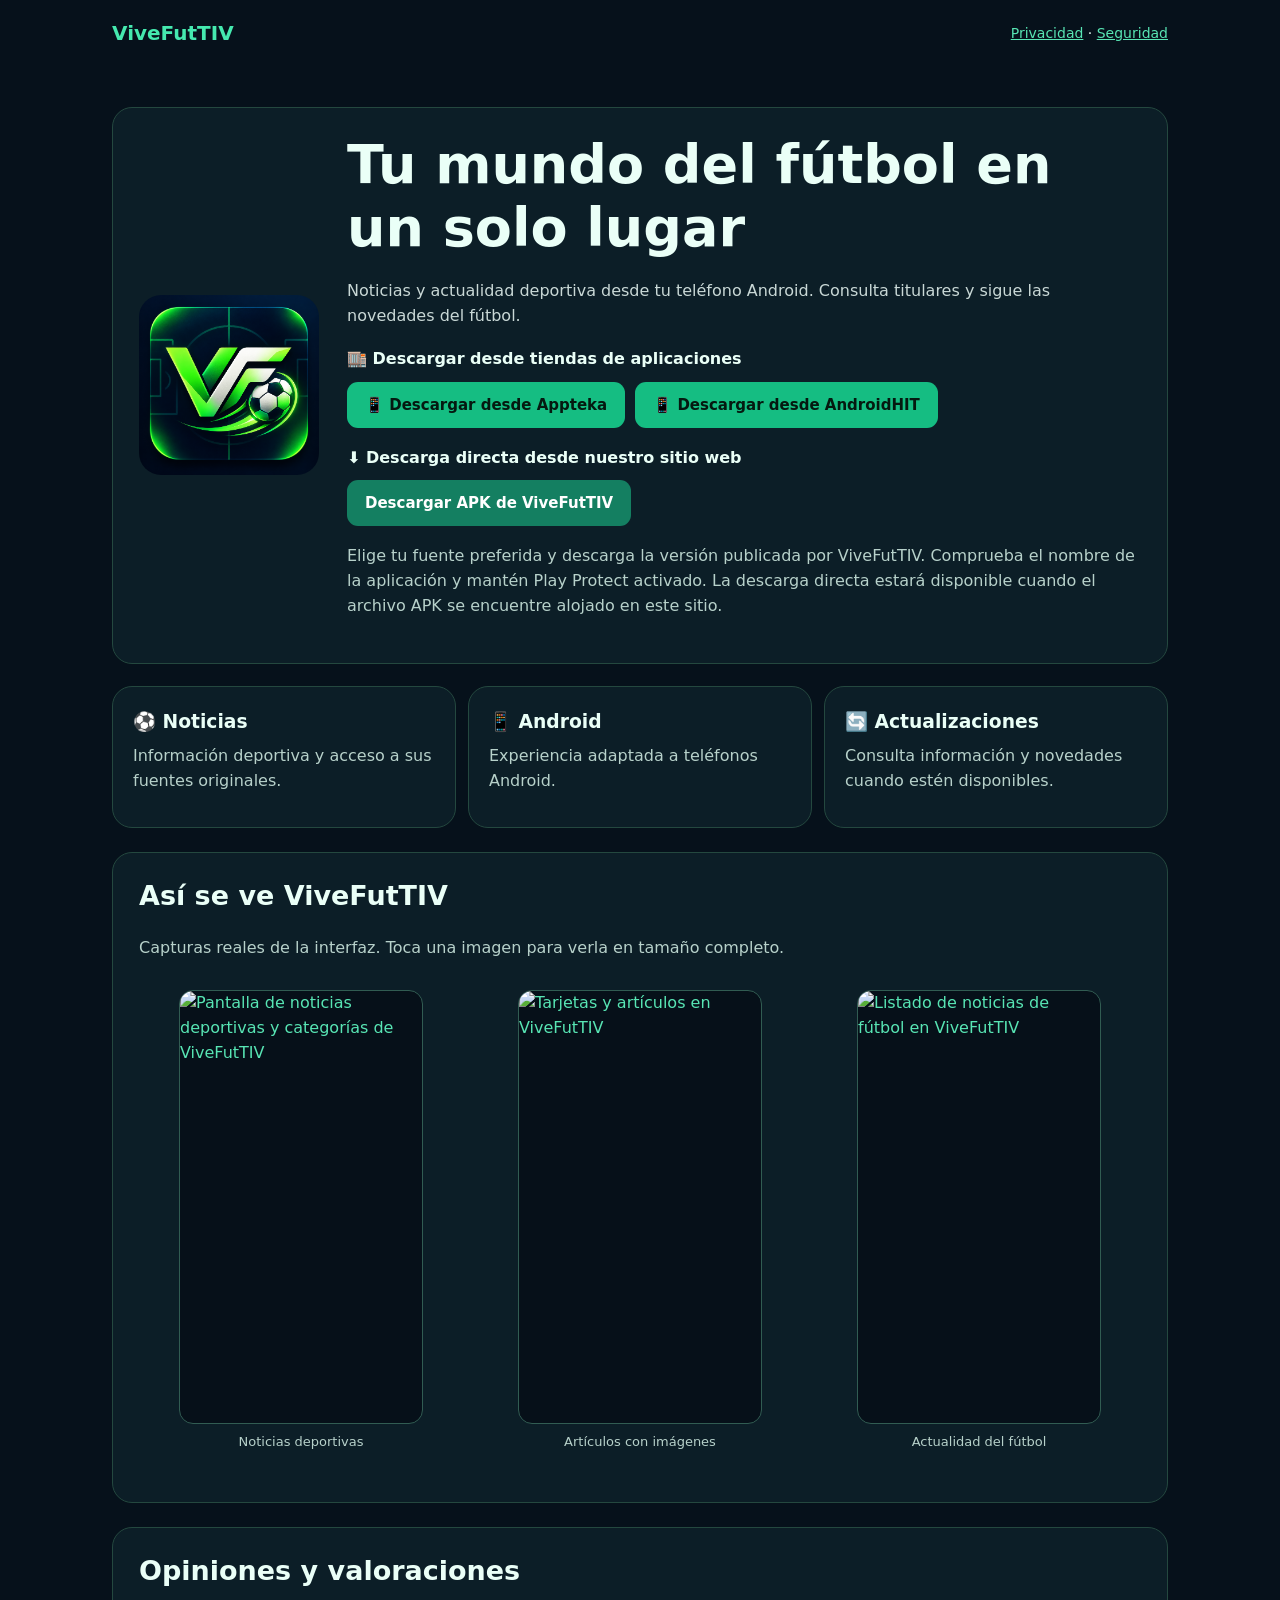
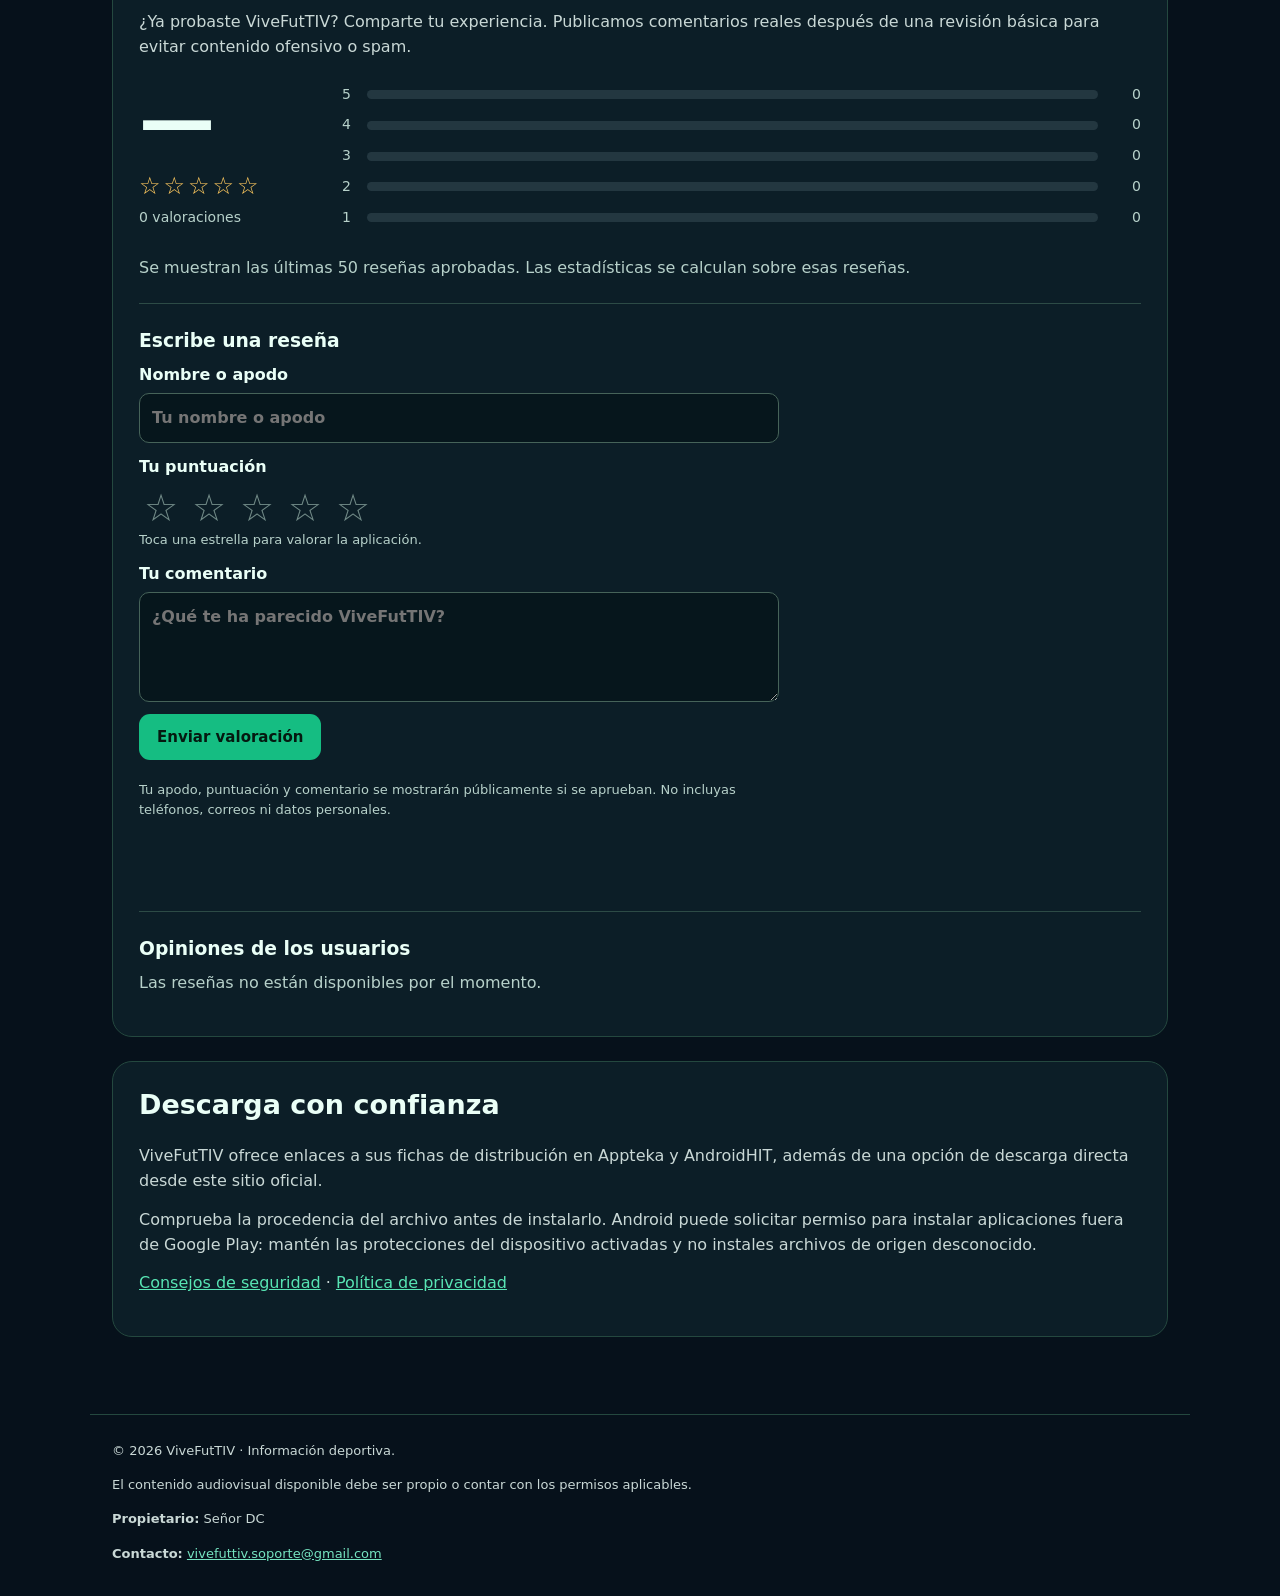
==== commit e3ac0d75: "Add files via upload" ====
--- a/index.html
+++ b/index.html
@@ -13,6 +13,25 @@
 <style>
 :root{color-scheme:dark;--green:#15bd82;--dark:#06111b;--card:#0c1e27;--edge:#24483f;--txt:#eafff7;--sub:#b7d1ca}
 *{box-sizing:border-box}html{scroll-behavior:smooth}body{background:var(--dark);color:var(--txt);font:16px/1.55 system-ui,Arial,sans-serif;margin:0}a{color:#58e5b4}header,main,footer{max-width:1100px;margin:auto;padding:18px 22px}header{display:flex;align-items:center;justify-content:space-between;gap:14px}header strong{color:#45e9af;font-size:20px}header nav{font-size:14px}h1{font-size:clamp(34px,5vw,54px);line-height:1.16;margin:0 0 20px}h2{font-size:27px;line-height:1.25;margin-top:0}h3{margin:0 0 8px}p{margin:8px 0 14px}.panel,.feature{background:#0c1e27;border:1px solid var(--edge);border-radius:20px;padding:26px}.hero{display:grid;grid-template-columns:180px 1fr;align-items:center;gap:28px;margin:22px 0}.hero>img{width:180px;height:180px;object-fit:contain;border-radius:22px}.smallnote,.muted,small{color:var(--sub)}.downloads{margin:18px 0}.button-row{display:flex;flex-wrap:wrap;gap:10px;margin:10px 0 18px}.cta,.store-link,button.primary{display:inline-flex;align-items:center;justify-content:center;padding:13px 17px;border-radius:11px;background:var(--green);color:#051910!important;text-decoration:none;font:700 15px system-ui,Arial,sans-serif;border:1px solid transparent;cursor:pointer;min-height:46px}.cta:hover,.store-link:hover,button.primary:hover{filter:brightness(1.08)}.direct{background:#147f61!important;color:white!important}.features{display:grid;grid-template-columns:repeat(3,1fr);gap:12px;margin:20px 0}.feature{padding:20px}.feature p{color:var(--sub)}.gallery-section,.reviews-section,.safe-section{margin:24px 0}.gallery{display:grid;grid-template-columns:repeat(3,minmax(0,1fr));gap:15px}.gallery a{display:block;text-decoration:none}.gallery img{display:block;width:100%;aspect-ratio:9/16;object-fit:contain;border-radius:14px;border:1px solid #315c52;background:#061019}.gallery figcaption{text-align:center;color:var(--sub);font-size:13px;padding:8px}.reviews-stat{display:flex;gap:20px;align-items:center;flex-wrap:wrap;color:var(--sub);margin:10px 0 18px}.reviews-stat b{font-size:26px;color:#fbdf7f}.review-form{max-width:640px;display:grid;gap:12px}.review-form label{display:grid;gap:5px;font-weight:650}input,textarea,select{width:100%;padding:12px;border-radius:10px;border:1px solid #466359;background:#06161c;color:#fff;font:inherit}.review-form textarea{min-height:110px;resize:vertical}.review-form button{justify-self:start}.review-item{border-top:1px solid #2d4b46;padding:14px 0}.review-item:first-child{border-top:0}.review-item h3{font-size:16px}.review-item .stars{color:#ffdc71;letter-spacing:2px}.review-item p{white-space:pre-wrap;overflow-wrap:anywhere}.status{color:#aeeace;min-height:1.3em}footer{border-top:1px solid var(--edge);margin-top:35px;font-size:13px;color:var(--sub)}footer a{color:#75e3c0}.privacy-note{font-size:13px;color:var(--sub)}@media(max-width:720px){.hero{grid-template-columns:1fr;padding:20px}.hero>img{height:120px;width:120px}.features{grid-template-columns:1fr}.gallery{gap:8px}.gallery figcaption{font-size:11px}.panel{padding:18px}.button-row>*{width:100%}}
+
+/* Resenas: puntuacion, distribucion y formulario estilo tienda de aplicaciones */
+.rating-summary{display:grid;grid-template-columns:175px minmax(0,1fr);gap:28px;align-items:center;margin:22px 0 26px}
+.rating-score .value{display:block;color:var(--txt);font-weight:850;font-size:clamp(55px,7vw,76px);line-height:1;letter-spacing:-2px}
+.rating-score .score-stars{color:#ffc95e;font-size:24px;letter-spacing:3px;display:block;margin-top:10px}
+.rating-score .count{color:var(--sub);font-size:14px}
+.rating-breakdown{display:grid;gap:9px}
+.rating-breakdown-row{display:grid;grid-template-columns:15px 1fr 33px;gap:10px;align-items:center;font-size:14px;color:var(--sub)}
+.rating-track{height:9px;background:#233740;border-radius:99px;overflow:hidden}
+.rating-fill{height:100%;background:#19bb82;border-radius:99px;transition:width .25s}
+.rating-divider{border:0;border-top:1px solid #2d4b46;margin:22px 0}
+.review-star-picker{display:flex;gap:4px;align-items:center;margin-top:5px}
+.review-star-picker button{border:0;background:transparent;color:#718a87;font-size:38px;line-height:1;padding:3px 5px;cursor:pointer;min-width:43px;min-height:45px}
+.review-star-picker button.chosen{color:#ffc95e}
+.review-star-picker button:focus-visible{outline:2px solid #58e5b4;border-radius:8px}
+.review-star-help{font-size:13px;color:var(--sub);min-height:1.5em}
+.review-form .rating-select{position:absolute;width:1px;height:1px;opacity:0;pointer-events:none}
+.review-form .rating-label{font-weight:650}
+@media(max-width:500px){.rating-summary{grid-template-columns:110px minmax(0,1fr);gap:12px}.rating-score .value{font-size:54px}.review-star-picker button{font-size:33px;min-width:39px}}
 </style>
 </head>
 <body>
@@ -40,17 +59,30 @@
 <figure><a href="assets/capturas/captura-3.png" target="_blank" rel="noopener"><img src="assets/capturas/captura-3.png" loading="lazy" alt="Listado de noticias de fútbol en ViveFutTIV"></a><figcaption>Actualidad del fútbol</figcaption></figure>
 </div></section>
 <section class="panel reviews-section" id="opiniones"><h2>Opiniones y valoraciones</h2><p>¿Ya probaste ViveFutTIV? Comparte tu experiencia. Publicamos comentarios reales después de una revisión básica para evitar contenido ofensivo o spam.</p>
-<div class="reviews-stat" id="reviewStats" aria-live="polite">Todavía no hay reseñas publicadas.</div>
-<div id="reviewList" aria-live="polite"></div>
-<h3>Deja tu valoración</h3>
+<div id="reviewStats" class="rating-summary" aria-live="polite">
+  <div class="rating-score"><span class="value" id="ratingAverage">—</span><span class="score-stars" id="ratingAvgStars" aria-label="Sin puntuaciones">☆☆☆☆☆</span><span class="count" id="ratingCount">0 valoraciones</span></div>
+  <div class="rating-breakdown" id="ratingBreakdown" aria-label="Distribución de puntuaciones"></div>
+</div>
+<p class="muted" id="ratingSummaryNote">Se muestran las últimas 50 reseñas aprobadas. Las estadísticas se calculan sobre esas reseñas.</p>
+<hr class="rating-divider">
+<h3>Escribe una reseña</h3>
 <form class="review-form" id="reviewForm">
 <label>Nombre o apodo <input name="review_name" maxlength="60" minlength="2" placeholder="Tu nombre o apodo" required autocomplete="nickname"></label>
-<label>Tu puntuación <select name="rating" required><option value="">Selecciona estrellas</option><option value="5">★★★★★ 5 estrellas</option><option value="4">★★★★☆ 4 estrellas</option><option value="3">★★★☆☆ 3 estrellas</option><option value="2">★★☆☆☆ 2 estrellas</option><option value="1">★☆☆☆☆ 1 estrella</option></select></label>
+<div><span class="rating-label" id="ratingLabel">Tu puntuación</span>
+<select name="rating" class="rating-select" tabindex="-1" aria-hidden="true" required><option value="">Selecciona estrellas</option><option value="1">1</option><option value="2">2</option><option value="3">3</option><option value="4">4</option><option value="5">5</option></select>
+<div class="review-star-picker" id="ratingPicker" role="group" aria-labelledby="ratingLabel">
+<button type="button" data-rating="1" aria-label="1 estrella" aria-pressed="false">☆</button>
+<button type="button" data-rating="2" aria-label="2 estrellas" aria-pressed="false">☆</button>
+<button type="button" data-rating="3" aria-label="3 estrellas" aria-pressed="false">☆</button>
+<button type="button" data-rating="4" aria-label="4 estrellas" aria-pressed="false">☆</button>
+<button type="button" data-rating="5" aria-label="5 estrellas" aria-pressed="false">☆</button>
+</div><div id="ratingHelp" class="review-star-help">Toca una estrella para valorar la aplicación.</div></div>
 <label>Tu comentario <textarea name="body" maxlength="800" minlength="10" placeholder="¿Qué te ha parecido ViveFutTIV?" required></textarea></label>
 <button class="primary" type="submit">Enviar valoración</button>
 <p class="privacy-note">Tu apodo, puntuación y comentario se mostrarán públicamente si se aprueban. No incluyas teléfonos, correos ni datos personales.</p>
 <p class="status" id="reviewStatus" role="status"></p>
 </form>
+<hr class="rating-divider"><h3>Opiniones de los usuarios</h3><div id="reviewList" aria-live="polite"></div>
 </section>
 <section class="panel safe-section"><h2>Descarga con confianza</h2><p>ViveFutTIV ofrece enlaces a sus fichas de distribución en Appteka y AndroidHIT, además de una opción de descarga directa desde este sitio oficial.</p><p>Comprueba la procedencia del archivo antes de instalarlo. Android puede solicitar permiso para instalar aplicaciones fuera de Google Play: mantén las protecciones del dispositivo activadas y no instales archivos de origen desconocido.</p><p><a href="seguridad.html">Consejos de seguridad</a> · <a href="privacidad.html">Política de privacidad</a></p></section>
 </main>
@@ -61,32 +93,59 @@
 const REVIEWS_PUBLIC_KEY='sb_publishable_TSOF9M-eL9DvKj42QKerxA_uZeWGw9h';
 const reviewForm=document.getElementById('reviewForm'), reviewStatus=document.getElementById('reviewStatus');
 function node(tag,text,css){const e=document.createElement(tag);if(text!==undefined)e.textContent=text;if(css)e.className=css;return e;}
+const starButtons=[...document.querySelectorAll('#ratingPicker button')];
+const ratingSelect=reviewForm.elements.rating;
+const ratingHelp=document.getElementById('ratingHelp');
+function setRating(value){
+ ratingSelect.value=String(value);ratingSelect.setCustomValidity('');
+ starButtons.forEach(b=>{const on=Number(b.dataset.rating)<=value;b.textContent=on?'★':'☆';b.classList.toggle('chosen',on);b.setAttribute('aria-pressed',String(Number(b.dataset.rating)===value));});
+ ratingHelp.textContent=value+' de 5 estrellas seleccionadas';
+}
+starButtons.forEach(button=>button.addEventListener('click',()=>setRating(Number(button.dataset.rating))));
+function renderRatingSummary(rows){
+ const avg=document.getElementById('ratingAverage');const count=document.getElementById('ratingCount');const stars=document.getElementById('ratingAvgStars');const breakdown=document.getElementById('ratingBreakdown');
+ const counts=[0,0,0,0,0,0];
+ for(const r of rows){const n=Number(r.rating);if(Number.isInteger(n)&&n>=1&&n<=5)counts[n]++;}
+ const total=counts.reduce((a,b)=>a+b,0);
+ const mean=total?counts.reduce((a,v,i)=>a+v*i,0)/total:0;
+ avg.textContent=total?mean.toFixed(1):'—';count.textContent=total+' '+(total===1?'valoración':'valoraciones');
+ stars.textContent=total?'★'.repeat(Math.round(mean))+'☆'.repeat(5-Math.round(mean)):'☆☆☆☆☆';
+ stars.setAttribute('aria-label',total?mean.toFixed(1)+' de 5 estrellas':'Sin valoraciones');
+ breakdown.replaceChildren();
+ for(let n=5;n>=1;n--){
+  const row=node('div',undefined,'rating-breakdown-row');
+  const label=node('span',String(n));const track=node('div',undefined,'rating-track');
+  const fill=node('div',undefined,'rating-fill');fill.style.width=(total?counts[n]/total*100:0)+'%';
+  track.append(fill);const amount=node('span',String(counts[n]));amount.style.textAlign='right';
+  row.append(label,track,amount);breakdown.append(row);
+ }
+}
 async function loadReviews(){
- const list=document.getElementById('reviewList'),stats=document.getElementById('reviewStats');list.replaceChildren();
+ const list=document.getElementById('reviewList');list.replaceChildren();
  try{
   const response=await fetch(REVIEWS_API+'?select=review_name,rating,body,created_at&approved=eq.true&order=created_at.desc&limit=50',{headers:{'apikey':REVIEWS_PUBLIC_KEY}});
   if(!response.ok)throw new Error('La base de reseñas aún no está configurada.');
   const rows=await response.json();
-  if(!Array.isArray(rows)||!rows.length){stats.textContent='Aún no hay reseñas publicadas. ¡Sé la primera persona en dejar una!';return;}
-  const average=rows.reduce((acc,r)=>acc+Number(r.rating||0),0)/rows.length;
-  stats.textContent=average.toFixed(1)+' / 5 ★ · '+rows.length+' valoraciones publicadas (hasta 50 recientes)';
-  for(const r of rows){const article=node('article',undefined,'review-item');const stars=node('span','★'.repeat(Math.max(0,Math.min(5,Number(r.rating)||0)))+'☆'.repeat(5-Math.max(0,Math.min(5,Number(r.rating)||0))),'stars');
+  if(!Array.isArray(rows))throw Error('Respuesta inesperada');
+  renderRatingSummary(rows);
+  if(!rows.length){list.append(node('p','Aún no hay reseñas publicadas. ¡Sé la primera persona en valorar ViveFutTIV!','muted'));return;}
+  for(const r of rows){const article=node('article',undefined,'review-item');const rating=Math.max(0,Math.min(5,Number(r.rating)||0));const stars=node('span','★'.repeat(rating)+'☆'.repeat(5-rating),'stars');
    const heading=node('h3',String(r.review_name||'Visitante')+' · ');heading.append(stars);
    const date=node('small',r.created_at?new Date(r.created_at).toLocaleDateString('es-PA'):'');
    article.append(heading,date,node('p',String(r.body||'')));list.append(article);}
- }catch(e){stats.textContent='Las reseñas todavía no están disponibles. Configura la tabla en Supabase.';}
+ }catch(e){renderRatingSummary([]);list.append(node('p','Las reseñas no están disponibles por el momento.','muted'));}
 }
 reviewForm.addEventListener('submit',async(e)=>{
  e.preventDefault();reviewStatus.textContent='Enviando valoración...';
  const button=reviewForm.querySelector('button[type="submit"]');button.disabled=true;
  try{
   const form=new FormData(reviewForm); const payload={review_name:String(form.get('review_name')).trim(),rating:Number(form.get('rating')),body:String(form.get('body')).trim()};
-  if(payload.review_name.length<2||payload.body.length<10||!Number.isInteger(payload.rating)||payload.rating<1||payload.rating>5)throw Error('Completa todos los campos correctamente.');
+  if(payload.review_name.length<2||payload.body.length<10||!Number.isInteger(payload.rating)||payload.rating<1||payload.rating>5)throw Error('Selecciona entre 1 y 5 estrellas y completa los demás campos.');
   const last=Number(localStorage.getItem('vivefuttiv_last_review')||0);
   if(last&&Date.now()-last<86400000)throw Error('Ya enviaste una valoración recientemente. Intenta de nuevo mañana.');
   const response=await fetch(REVIEWS_API,{method:'POST',headers:{'apikey':REVIEWS_PUBLIC_KEY,'Content-Type':'application/json','Prefer':'return=minimal'},body:JSON.stringify(payload)});
   if(!response.ok)throw Error('No se pudo guardar la reseña. Comprueba que configuraste el SQL de Supabase.');
-  localStorage.setItem('vivefuttiv_last_review',String(Date.now()));reviewForm.reset();
+  localStorage.setItem('vivefuttiv_last_review',String(Date.now()));reviewForm.reset();starButtons.forEach(b=>{b.textContent='☆';b.classList.remove('chosen');b.setAttribute('aria-pressed','false');});ratingHelp.textContent='Toca una estrella para valorar la aplicación.';
   reviewStatus.textContent='¡Gracias! Tu valoración se recibió y aparecerá después de su revisión.';
  }catch(err){reviewStatus.textContent=err.message||'No se pudo enviar el comentario.';}finally{button.disabled=false;}
 });
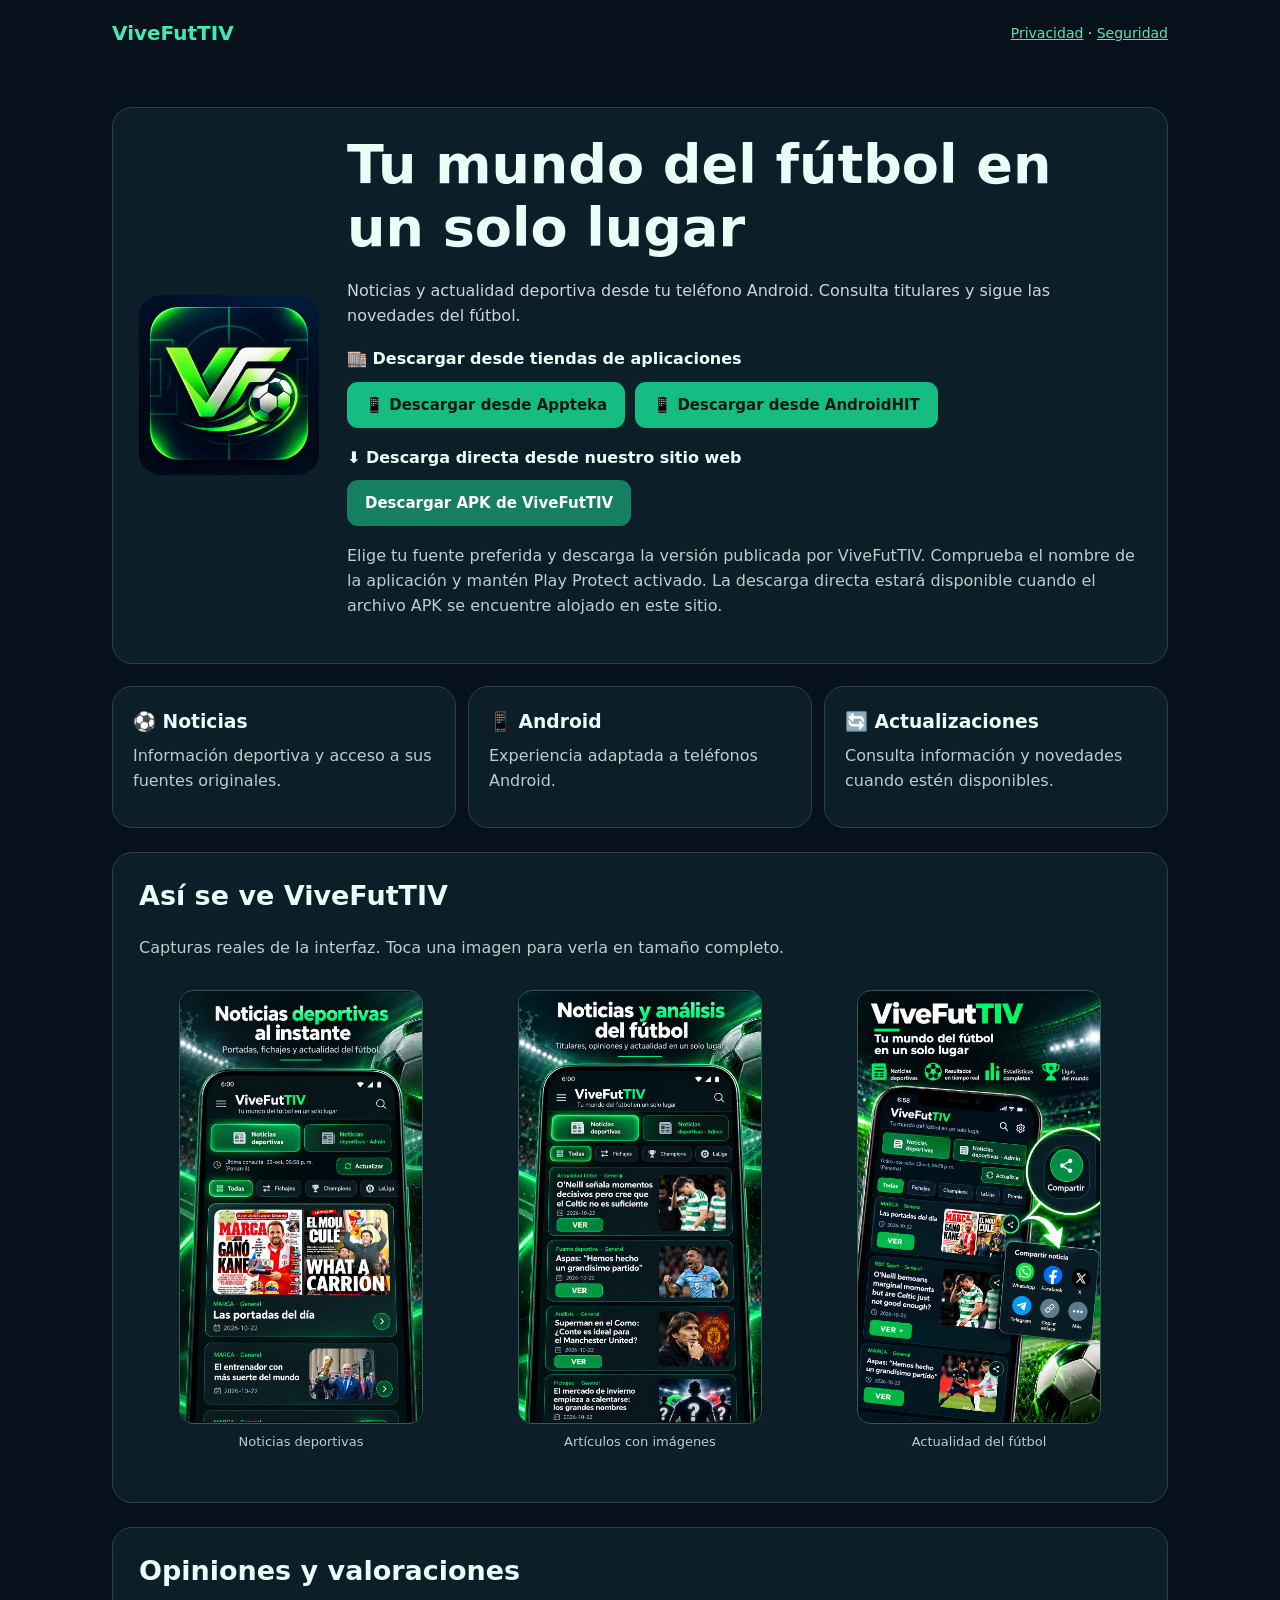
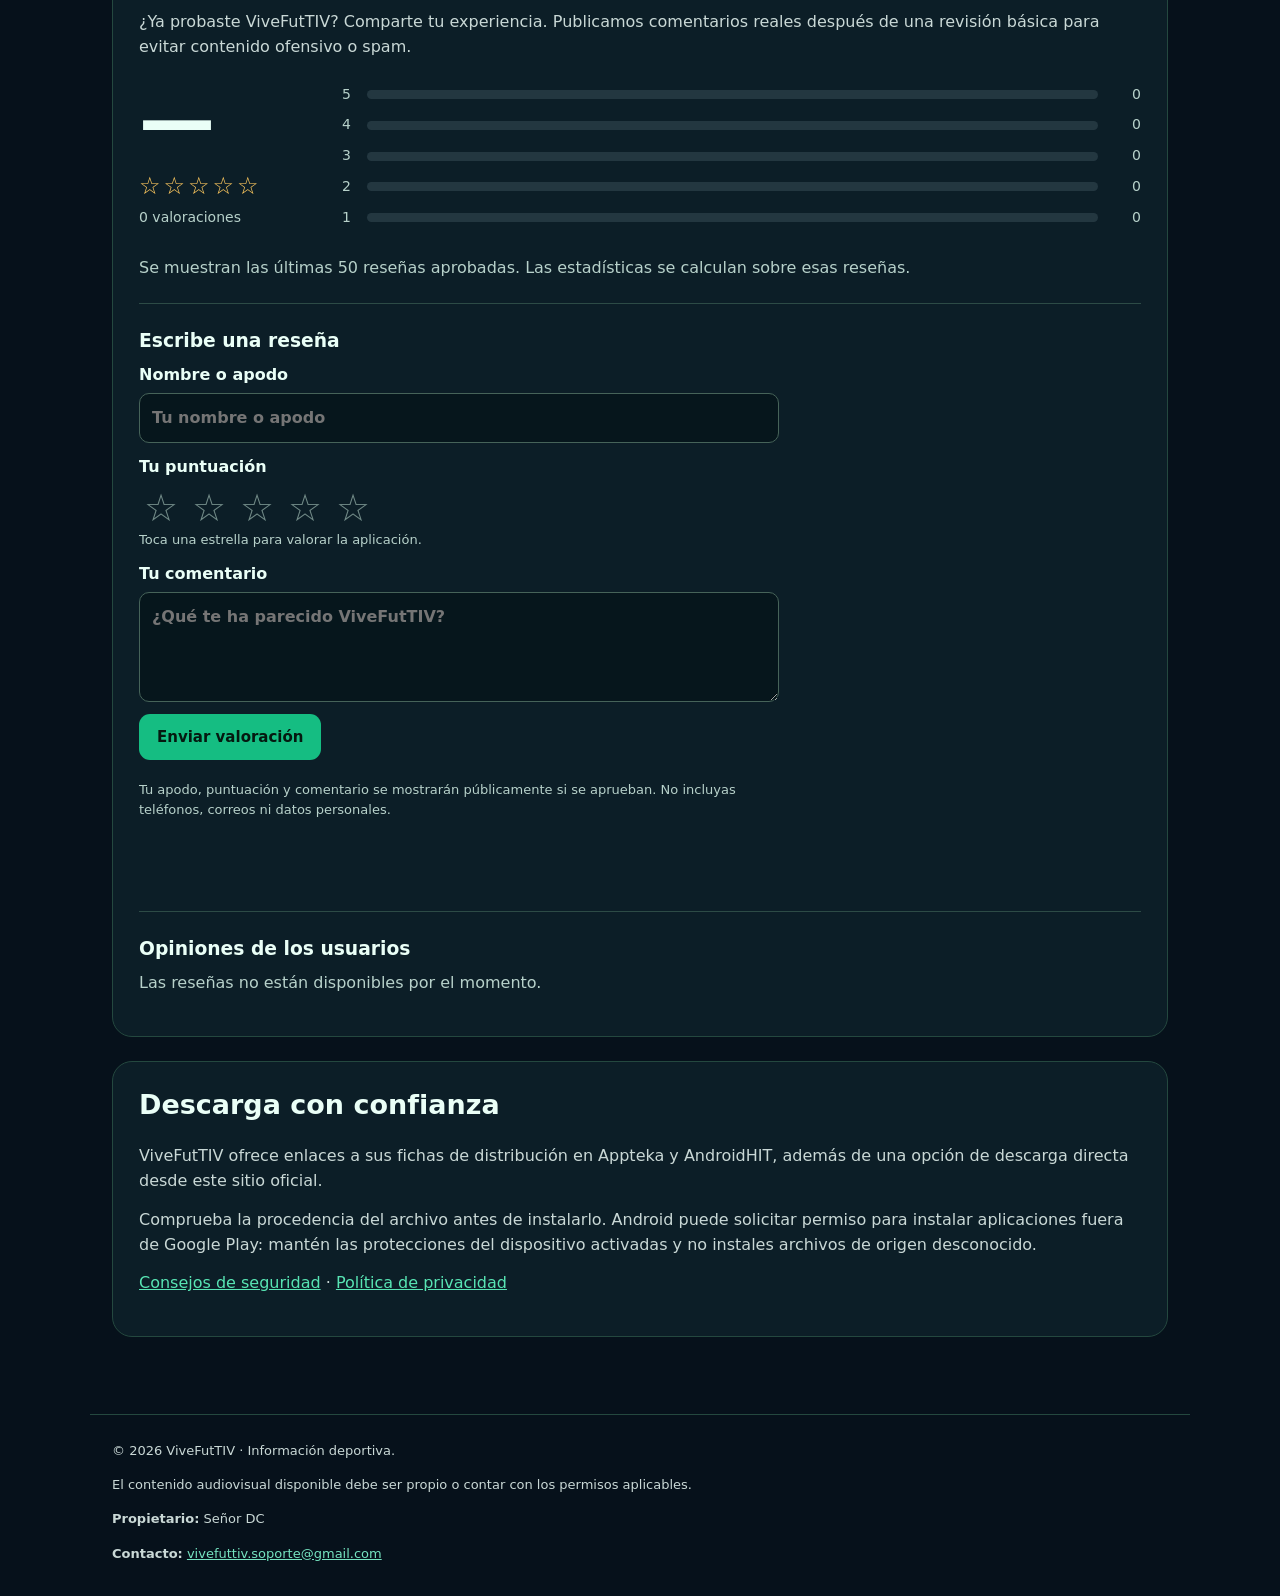
==== commit 09e03557: "Update index.html" ====
--- a/index.html
+++ b/index.html
@@ -54,9 +54,9 @@
 <section class="features" aria-label="Características"><div class="feature"><h3>⚽ Noticias</h3><p>Información deportiva y acceso a sus fuentes originales.</p></div><div class="feature"><h3>📱 Android</h3><p>Experiencia adaptada a teléfonos Android.</p></div><div class="feature"><h3>🔄 Actualizaciones</h3><p>Consulta información y novedades cuando estén disponibles.</p></div></section>
 <section class="panel gallery-section" id="capturas"><h2>Así se ve ViveFutTIV</h2><p class="muted">Capturas reales de la interfaz. Toca una imagen para verla en tamaño completo.</p>
 <div class="gallery">
-<figure><a href="assets/capturas/captura-1.png" target="_blank" rel="noopener"><img src="assets/capturas/captura-1.png" loading="lazy" alt="Pantalla de noticias deportivas y categorías de ViveFutTIV"></a><figcaption>Noticias deportivas</figcaption></figure>
-<figure><a href="assets/capturas/captura-2.png" target="_blank" rel="noopener"><img src="assets/capturas/captura-2.png" loading="lazy" alt="Tarjetas y artículos en ViveFutTIV"></a><figcaption>Artículos con imágenes</figcaption></figure>
-<figure><a href="assets/capturas/captura-3.png" target="_blank" rel="noopener"><img src="assets/capturas/captura-3.png" loading="lazy" alt="Listado de noticias de fútbol en ViveFutTIV"></a><figcaption>Actualidad del fútbol</figcaption></figure>
+<figure><a href="assets/capturas/ViveFutTIV1.png" target="_blank" rel="noopener"><img src="assets/capturas/ViveFutTIV1.png" loading="lazy" alt="Pantalla de noticias deportivas y categorías de ViveFutTIV"></a><figcaption>Noticias deportivas</figcaption></figure>
+<figure><a href="assets/capturas/ViveFutTIV2.png" target="_blank" rel="noopener"><img src="assets/capturas/ViveFutTIV2.png" loading="lazy" alt="Tarjetas y artículos en ViveFutTIV"></a><figcaption>Artículos con imágenes</figcaption></figure>
+<figure><a href="assets/capturas/ViveFutTIV3.png" target="_blank" rel="noopener"><img src="assets/capturas/ViveFutTIV3.png" loading="lazy" alt="Listado de noticias de fútbol en ViveFutTIV"></a><figcaption>Actualidad del fútbol</figcaption></figure>
 </div></section>
 <section class="panel reviews-section" id="opiniones"><h2>Opiniones y valoraciones</h2><p>¿Ya probaste ViveFutTIV? Comparte tu experiencia. Publicamos comentarios reales después de una revisión básica para evitar contenido ofensivo o spam.</p>
 <div id="reviewStats" class="rating-summary" aria-live="polite">
